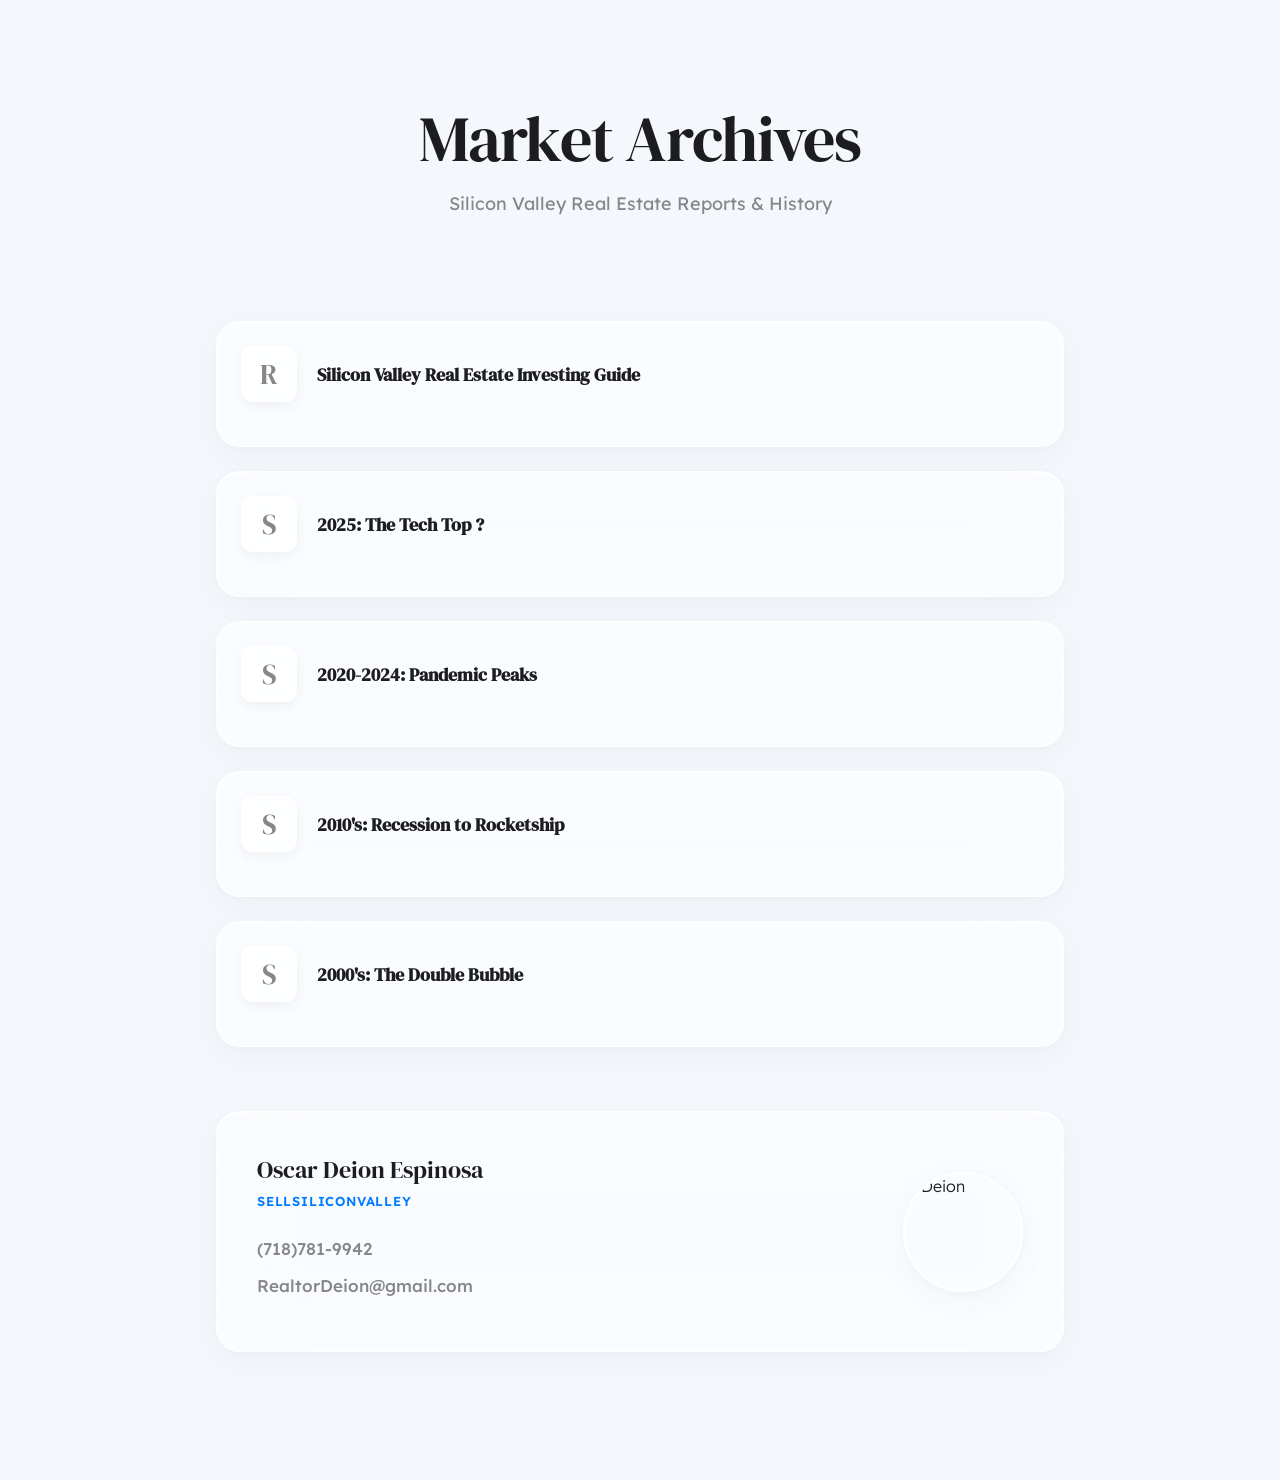
==== index.html @ 127eb27f "Refactor header and remove unused styles Removed hub-specific layout styles and added hub-hero class" ====
<!DOCTYPE html>
<html lang="en">
<head>
  <meta charset="UTF-8">
  <meta name="viewport" content="width=device-width, initial-scale=1.0">
  <title>Silicon Valley Real Estate Archives</title>
  
  <link rel="preconnect" href="https://fonts.googleapis.com">
  <link rel="preconnect" href="https://fonts.gstatic.com" crossorigin>
  <link rel="dns-prefetch" href="https://fonts.googleapis.com">
  <link rel="preload" href="style.css" as="style">
  <link rel="preload" href="https://fonts.googleapis.com/css2?family=Material+Symbols+Rounded:opsz,wght,FILL,GRAD@24,400,0,0" as="style">
  <link rel="stylesheet" href="https://fonts.googleapis.com/css2?family=Material+Symbols+Rounded:opsz,wght,FILL,GRAD@24,400,0,0" />
  <link rel="stylesheet" href="style.css">
</head>
<body>

  <div id="market-report-main">
    <div class="report-container">
      
      <!-- HERO SECTION -->
      <header class="hero hub-hero">
          <h1>Market Archives</h1>
          <p>Silicon Valley Real Estate Reports & History</p>
      </header>

      <!-- ARTICLE DIRECTORY -->
      <div class="archive-grid">
          
          <!-- Report 1 -->
          <a href="investing.html" class="glass article-card">
              <div class="article-header">
                  <div class="glass-inner article-avatar">R</div>
                  <div class="article-meta">
                      <h3 class="article-title">Silicon Valley Real Estate Investing Guide</h3>
                  </div>
              </div>
          </a>
          
          <!-- Report 2 -->
          <a href="2025.html" class="glass article-card">
              <div class="article-header">
                  <div class="glass-inner article-avatar">S</div>
                  <div class="article-meta">
                      <h3 class="article-title">2025: The Tech Top ?</h3>
                  </div>
              </div>
          </a>
          
          <!-- Report 3 -->
          <a href="2020-2024.html" class="glass article-card">
              <div class="article-header">
                  <div class="glass-inner article-avatar">S</div>
                  <div class="article-meta">
                      <h3 class="article-title">2020-2024: Pandemic Peaks</h3>
                  </div>
              </div>
          </a>

          <!-- Report 4 -->
          <a href="2010s.html" class="glass article-card">
              <div class="article-header">
                  <div class="glass-inner article-avatar">S</div>
                  <div class="article-meta">
                      <h3 class="article-title">2010's: Recession to Rocketship</h3>
                  </div>
              </div>
          </a>

          <!-- Report 5 -->
          <a href="2000s.html" class="glass article-card">
              <div class="article-header">
                  <div class="glass-inner article-avatar">S</div>
                  <div class="article-meta">
                      <h3 class="article-title">2000's: The Double Bubble</h3>
                  </div>
              </div>
          </a>
      </div>
      
      <!-- CONTACT SECTION -->
      <div id="contact" class="glass sig-block">
          <div class="sig-info">
              <h3>Oscar Deion Espinosa</h3>
              <div class="sig-role">SellSiliconValley</div>
              <div class="sig-links">
                  <a href="tel:iPhone">(718)781-9942</a>
                  <a href="mailto:Realtordeion@gmail.com">RealtorDeion@gmail.com</a>
              </div>
          </div>
          <img src="https://i.imgur.com/PQ1MQKl.png" class="sig-img" alt="Deion" width="120" height="120">
      </div>

    </div>
  </div> 

  <!-- INSTANT.PAGE Hover Prefetching (Makes the links load instantly when tapped) -->
  <script src="//instant.page/5.2.0" type="module" crossorigin="anonymous"></script>
</body>
</html>
---- style.css ----
@import url('https://fonts.googleapis.com/css2?family=DM+Serif+Display&family=Lexend:wght@300;400;500;600;700&display=swap');

/* ============================================================== */
/* --- HIG LIQUID GLASS ENGINE (Unified Variables) --- */
/* ============================================================== */

:root {
  /* Official Apple System Colors (Semantic) */
  --c-houses:    #FF3B30; 
  --c-condos:    #007AFF; 
  --c-townhomes: #34C759; 
  --c-volume:    #FFCC00; 
  --c-purple:    #AF52DE; 

  /* Official Apple System Colors (Base) */
  --a-blue:   #007AFF;      
  --a-purple: #AF52DE;    
  --a-teal:   #30B0C7;      
  --a-green:  #34C759;
  --a-red:    #FF3B30;

  /* Global Defaults */
  --page-bg: #F4F7FB; 
  --text-main: #1D1D1F; 
  --text-sub: #86868B;  
  
  /* Status Colors */
  --status-pos: #34C759; 
  --status-neg: #FF3B30; 
  
  /* Apple-Style Glass Properties */
  --blur-amt: blur(40px) saturate(200%); 
  --line-color: rgba(0, 0, 0, 0.08);
  --segmented-bg: rgba(118, 118, 128, 0.12); 

  /* Layer 1: BASE GLASS (Cards, Containers) */
  --glass-panel: rgba(255, 255, 255, 0.6);
  --glass-border: rgba(255, 255, 255, 0.8);
  --glass-highlight: inset 0 1px 1px rgba(255, 255, 255, 1);
  --glass-shadow: 0 8px 32px rgba(0, 0, 0, 0.04), 0 2px 8px rgba(0,0,0,0.02);

  /* Layer 2: INNER GLASS (Pills, Toggles, Overlays) */
  --glass-inner: rgba(255, 255, 255, 0.7);
  --glass-inner-border: rgba(255, 255, 255, 1);
  --glass-inner-highlight: inset 0 1px 2px rgba(255, 255, 255, 1);
  --glass-inner-shadow: 0 4px 12px rgba(0, 0, 0, 0.05);

  /* Dock / UI Specific */
  --glass-nav: rgba(255, 255, 255, 0.45);
  --glass-nav-border: rgba(255, 255, 255, 0.6);
  --primary-accent: var(--text-main);
  --secondary-accent: var(--a-blue); 
  --accent-text: #FFFFFF;
}

/* --- DARK MODE OVERRIDES (HIG Dark) --- */
body.dark-mode {
  --page-bg: #000000; 
  --text-main: #F5F5F7;
  --text-sub: #A1A1A6; 
  --line-color: rgba(255, 255, 255, 0.15);
  --segmented-bg: rgba(118, 118, 128, 0.24); 
  
  /* Semantic (Dark) */
  --c-houses:    #FF453A; 
  --c-condos:    #0A84FF; 
  --c-townhomes: #32D74B; 
  --c-volume:    #FFD60A; 
  --c-purple:    #BF5AF2; 
  
  --status-pos: #32D74B; 
  --status-neg: #FF453A; 

  /* Layer 1 (Dark) */
  --glass-panel: rgba(30, 30, 32, 0.65); 
  --glass-border: rgba(255, 255, 255, 0.1);
  --glass-highlight: inset 0 1px 1px rgba(255, 255, 255, 0.15);
  --glass-shadow: 0 16px 40px rgba(0, 0, 0, 0.5); 
  
  /* Layer 2 (Dark) */
  --glass-inner: rgba(50, 50, 55, 0.6);
  --glass-inner-border: rgba(255, 255, 255, 0.15);
  --glass-inner-highlight: inset 0 1px 1px rgba(255, 255, 255, 0.2);
  --glass-inner-shadow: 0 8px 24px rgba(0, 0, 0, 0.8);

  /* Dock (Dark) */
  --glass-nav: rgba(28, 28, 30, 0.45);
}

/* ============================================================== */
/* --- GLOBAL RESETS & TYPOGRAPHY --- */
/* ============================================================== */

html { scroll-behavior: smooth; }
* { box-sizing: border-box; margin: 0; padding: 0; }

body {
  font-family: 'Lexend', -apple-system, BlinkMacSystemFont, "SF Pro Display", "Segoe UI", Roboto, sans-serif;
  background-color: var(--page-bg) !important;
  color: var(--text-main);
  line-height: 1.5;
  font-size: 1rem;
  font-weight: 300;
  transition: background-color 0.4s cubic-bezier(0.25, 1, 0.5, 1), color 0.4s ease;
  -webkit-font-smoothing: antialiased;
  -moz-osx-font-smoothing: grayscale;
  overflow-x: hidden;
  position: relative;
}

h1, h2, h3 { font-family: 'DM Serif Display', serif; font-weight: 400; margin-top: 0; }
h2 { font-family: 'Lexend', sans-serif; font-weight: 600; letter-spacing: -0.02em; }
strong, b { font-weight: 600; }

/* ============================================================== */
/* --- CONTAINERS & LAYOUTS --- */
/* ============================================================== */

.app-wrapper { width: 100%; max-width: 70rem; margin: 0 auto; padding: 2.5rem 1.25rem 4rem; }
.report-container { width: 100%; max-width: 56rem; margin: 0 auto; padding: 4rem 1.5rem 8rem; }

.flex-grid { display: flex; flex-wrap: wrap; gap: 1.25rem; margin-bottom: 3rem; align-items: stretch; }
.grid-cards { display: grid; grid-template-columns: repeat(auto-fit, minmax(280px, 1fr)); gap: 20px; margin-bottom: 40px; }
.stats-grid { display: grid; grid-template-columns: repeat(auto-fit, minmax(240px, 1fr)); gap: 20px; margin-bottom: 48px; }
.forecast-grid { display: grid; grid-template-columns: repeat(auto-fit, minmax(250px, 1fr)); gap: 20px; margin-bottom: 40px; }

/* ============================================================== */
/* --- LIQUID GLASS ENGINES --- */
/* ============================================================== */

.glass {
  background: var(--glass-panel);
  backdrop-filter: var(--blur-amt); -webkit-backdrop-filter: var(--blur-amt);
  border: 1px solid var(--glass-border);
  box-shadow: var(--glass-shadow), var(--glass-highlight);
  border-radius: 1.5rem; 
  transition: all 0.4s cubic-bezier(0.25, 1, 0.5, 1);
}

.glass-inner {
  background: var(--glass-inner);
  backdrop-filter: var(--blur-amt); -webkit-backdrop-filter: var(--blur-amt);
  border: 1px solid var(--glass-inner-border);
  box-shadow: var(--glass-inner-shadow), var(--glass-inner-highlight);
  border-radius: 1.25rem; 
}

/* ============================================================== */
/* --- HERO SECTION --- */
/* ============================================================== */

.hero { text-align: center; margin-bottom: 4rem; padding: 2.5rem 0; position: relative; display: flex; flex-direction: column; align-items: center; }
.subtitle { font-family: 'Lexend', sans-serif; font-size: 0.875rem; font-weight: 700; text-transform: uppercase; letter-spacing: 1px; color: var(--text-sub); margin-bottom: 0.5rem; }
.hero h1 { font-size: clamp(2rem, 6vw, 4rem); color: var(--text-main); margin: 0 0 1rem; letter-spacing: -0.02em; line-height: 1.1; }
.hero p { font-size: 1.125rem; font-weight: 400; color: var(--text-sub); max-width: 600px; margin: 0 auto; }

/* ============================================================== */
/* --- CARDS & STAT BOXES --- */
/* ============================================================== */

.stat-box, .card-small {
  flex: 1 1 calc(33.333% - 1.25rem); min-width: 240px; 
  padding: 1.75rem; display: flex; flex-direction: column; justify-content: space-between;
  text-align: left;
}
.stat-box { text-align: center; }

.stat-label, .card-label { font-size: 0.75rem; font-weight: 600; text-transform: uppercase; letter-spacing: 0.05rem; color: var(--text-sub); margin-bottom: 0.5rem; }
.card-label { color: var(--text-main); }
.stat-val { font-size: 2.5rem; font-weight: 300; letter-spacing: -0.05rem; color: var(--text-main); line-height: 1; margin: 0.5rem 0; }

.stat-delta { 
  font-size: 0.8125rem; font-weight: 600; margin-top: 0.75rem; display: inline-flex; align-items: center; justify-content: center; gap: 0.25rem; padding: 0.375rem 1rem; border-radius: 999px;
}
.pos { color: var(--status-pos); background: color-mix(in srgb, var(--status-pos) 15%, transparent); border: 1px solid color-mix(in srgb, var(--status-pos) 30%, transparent); }
.neg { color: var(--status-neg); background: color-mix(in srgb, var(--status-neg) 15%, transparent); border: 1px solid color-mix(in srgb, var(--status-neg) 30%, transparent); }

.card-small h3 { font-family: 'Lexend', sans-serif; font-size: 1.25rem; font-weight: 600; margin: 0.5rem 0 0.75rem; line-height: 1.2; letter-spacing: -0.02em; }
.card-small p { font-size: 0.9375rem; color: var(--text-sub); margin: 0; line-height: 1.5; }

/* ============================================================== */
/* --- REPORT COMPONENTS & CHARTS --- */
/* ============================================================== */

.chart-section { padding: 2.5rem; margin-bottom: 2rem; }
.chart-section h2, .section-title { font-size: 1.75rem; margin: 0 0 0.5rem; }
.section-title { margin-left: 0.75rem; margin-bottom: 1.5rem; }
.chart-desc { color: var(--text-sub); margin-bottom: 1.5rem; font-size: 1rem; max-width: 90%; }
.chart-canvas { width: 100%; height: 22.5rem; }

/* ============================================================== */
/* --- LEGEND & FILTER PILLS (Liquid Glass Composites) --- */
/* ============================================================== */

.legend-row, .filter-row { 
  display: flex; gap: 0.75rem; margin-bottom: 1.5rem; flex-wrap: wrap; justify-content: center; 
}

.legend-pill, .filter-pill { 
  display: flex; align-items: center; gap: 0.375rem; 
  font-size: 0.8125rem; font-weight: 500; 
  padding: 0.5rem 1rem; border-radius: 999px; 
  color: var(--text-main); 
}
.filter-pill { cursor: pointer; transition: all 0.3s cubic-bezier(0.25, 1, 0.5, 1); }
.pill-price { font-weight: 700; opacity: 0.8; margin-left: 0.125rem; }

/* Icons & Dots */
.pill-icon { font-size: 1.125rem !important; }
.icon-red    { color: var(--c-houses); }
.icon-blue   { color: var(--c-condos); }
.icon-green  { color: var(--c-townhomes); }
.icon-yellow { color: var(--c-volume); }

.dot { width: 10px; height: 10px; border-radius: 50%; }
.dot.blue { background: var(--a-blue); }
.dot.purple { background: var(--a-purple); }
.dot.teal { background: var(--a-teal); }

/* Tinted Backgrounds for Pills */
.filter-pill.house-pill, .legend-pill.house-pill { 
  background: color-mix(in srgb, var(--c-houses) 15%, var(--glass-inner)) !important; 
  border-color: color-mix(in srgb, var(--c-houses) 40%, transparent) !important; 
}
.filter-pill.condo-pill, .legend-pill.condo-pill { 
  background: color-mix(in srgb, var(--c-condos) 15%, var(--glass-inner)) !important; 
  border-color: color-mix(in srgb, var(--c-condos) 40%, transparent) !important; 
}
.filter-pill.town-pill, .legend-pill.town-pill  { 
  background: color-mix(in srgb, var(--c-townhomes) 15%, var(--glass-inner)) !important; 
  border-color: color-mix(in srgb, var(--c-townhomes) 40%, transparent) !important; 
}
.filter-pill.all-pill, .legend-pill.volume-pill   { 
  background: color-mix(in srgb, var(--c-volume) 15%, var(--glass-inner)) !important; 
  border-color: color-mix(in srgb, var(--c-volume) 40%, transparent) !important; 
}

/* Active Filter States */
.filter-pill.active { transform: scale(1.05); box-shadow: 0 8px 16px rgba(0,0,0,0.1), var(--glass-inner-highlight); }
.filter-pill.house-pill.active { border-color: var(--c-houses) !important; }
.filter-pill.condo-pill.active { border-color: var(--c-condos) !important; }
.filter-pill.town-pill.active  { border-color: var(--c-townhomes) !important; }
.filter-pill.all-pill.active   { border-color: var(--c-volume) !important; }
.filter-pill.passive { opacity: 0.4; filter: grayscale(80%); transform: scale(0.95); box-shadow: none; }

/* ============================================================== */
/* --- INSIGHT BLOCKS (Icy Glass-on-Glass) --- */
/* ============================================================== */

.insight-block, .insight-box { 
  border-radius: 1.25rem; 
  padding: 1.5rem 2rem; 
  margin-top: 2rem; 
  position: relative;
  background: color-mix(in srgb, #B7CCEA 40%, transparent) !important;
  backdrop-filter: var(--blur-amt); -webkit-backdrop-filter: var(--blur-amt);
  border: 1px solid color-mix(in srgb, #5683BA 50%, transparent) !important;
  box-shadow: 0 4px 16px rgba(0, 0, 0, 0.04), inset 0 1px 2px rgba(255, 255, 255, 0.6) !important;
}

body.dark-mode .insight-block, body.dark-mode .insight-box {
  background: color-mix(in srgb, #B7CCEA 12%, transparent) !important;
  border: 1px solid color-mix(in srgb, #5683BA 40%, transparent) !important;
  box-shadow: 0 8px 24px rgba(0, 0, 0, 0.4), inset 0 1px 1px rgba(255, 255, 255, 0.15) !important;
}

.insight-block h3 { margin-bottom: 0.75rem; font-size: 1.25rem; color: var(--text-main); font-weight: 600; font-family: 'Lexend', sans-serif; letter-spacing: -0.02em; }
.insight-block p, .insight-box { font-size: 0.9375rem; color: var(--text-main); line-height: 1.6; margin: 0; }
.insight-box { border-left: 4px solid var(--a-blue); padding: 16px 20px; border-radius: 16px; margin-top: 0; }

/* ============================================================== */
/* --- NATIVE HIG SEGMENTED CONTROL (Strategy Toggles) --- */
/* ============================================================== */

.strategy-container { padding: 3rem 2.5rem; text-align: center; margin-bottom: 2.5rem; }
.ios-toggle { 
  display: inline-flex; background: var(--segmented-bg); padding: 0.25rem; 
  border-radius: 1rem !important; position: relative; margin-bottom: 2.5rem; z-index: 1;
}
.ios-toggle::before {
  content: ''; position: absolute; top: 0.25rem; bottom: 0.25rem; left: 0.25rem;
  width: calc(50% - 0.25rem); background: var(--glass-panel); backdrop-filter: var(--blur-amt); -webkit-backdrop-filter: var(--blur-amt);
  border: 1px solid var(--glass-border); box-shadow: var(--glass-inner-shadow), var(--glass-inner-highlight); border-radius: 0.75rem;
  transition: transform 0.4s cubic-bezier(0.25, 1, 0.5, 1); z-index: -1; 
}
.ios-toggle:has(.toggle-opt:nth-child(2).active)::before { transform: translateX(100%); }

.toggle-opt { 
  border: none; background: transparent; padding: 0.625rem 2.5rem; font-size: 0.9375rem; 
  font-weight: 500; color: var(--text-sub); border-radius: 0.75rem; cursor: pointer; 
  transition: color 0.3s ease; min-width: 8rem; 
}
.toggle-opt.active { color: var(--text-main); background: transparent; border: none; box-shadow: none; }
.strat-content { display: none; text-align: left; animation: fadeUp 0.4s cubic-bezier(0.25, 1, 0.5, 1) forwards; opacity: 0; }
.strat-content.active { display: block; }
@keyframes fadeUp { from { opacity: 0; transform: translateY(0.5rem); } to { opacity: 1; transform: translateY(0); } }

/* ============================================================== */
/* --- DISCLAIMER DROPDOWN (Purple Liquid Glass Pill) --- */
/* ============================================================== */

.disclaimer-container { display: flex; justify-content: center; margin-bottom: 2.5rem; }
details.disclaimer-dropdown {
  background: color-mix(in srgb, var(--c-purple) 15%, var(--glass-inner)) !important;
  border: 1px solid color-mix(in srgb, var(--c-purple) 40%, transparent) !important;
  box-shadow: 0 4px 16px rgba(0, 0, 0, 0.04), inset 0 1px 2px rgba(255, 255, 255, 0.6) !important;
  border-radius: 999px; width: 100%; transition: border-radius 0.3s cubic-bezier(0.25, 1, 0.5, 1);
}
body.dark-mode details.disclaimer-dropdown {
  box-shadow: 0 8px 24px rgba(0, 0, 0, 0.4), inset 0 1px 1px rgba(255, 255, 255, 0.15) !important;
}
details.disclaimer-dropdown[open] { border-radius: 1.25rem; }

details.disclaimer-dropdown summary {
  display: flex; align-items: center; justify-content: center; gap: 0.5rem; height: 3rem; padding: 0 1.5rem;
  font-size: 0.8125rem; font-weight: 600; color: var(--text-main); cursor: pointer; list-style: none; outline: none; user-select: none;
}
details.disclaimer-dropdown summary::-webkit-details-marker { display: none; }
.disclaimer-dropdown .pill-icon { color: var(--c-purple); font-size: 1.125rem !important; }
.disclaimer-dropdown .dropdown-icon { color: var(--text-sub); font-size: 1.125rem !important; transition: transform 0.4s cubic-bezier(0.25, 1, 0.5, 1); }
details.disclaimer-dropdown[open] .dropdown-icon { transform: rotate(180deg); }
details.disclaimer-dropdown[open] summary { border-bottom: 1px solid color-mix(in srgb, var(--c-purple) 20%, transparent); }
.disclaimer-content { padding: 1.25rem 1.5rem; font-size: 0.8125rem; color: var(--text-sub); line-height: 1.6; text-align: center; animation: fadeUp 0.4s cubic-bezier(0.25, 1, 0.5, 1) forwards; }

/* ============================================================== */
/* --- TIMELINE COMPONENTS --- */
/* ============================================================== */

.timeline-container { position: relative; padding: 1.5rem 0; }
.timeline-line { position: absolute; left: 30px; top: 40px; bottom: 40px; width: 2px; background: var(--line-color); z-index: 0; }
.timeline-node { position: relative; z-index: 1; display: flex; gap: 2rem; margin-bottom: 3rem; }
.timeline-node:last-child { margin-bottom: 0; }
.year-bubble { flex-shrink: 0; width: 60px; height: 60px; border-radius: 20px; background: var(--glass-panel); backdrop-filter: var(--blur-amt); -webkit-backdrop-filter: var(--blur-amt); border: 1px solid var(--glass-border); color: var(--text-main); font-weight: 700; font-size: 1rem; display: flex; align-items: center; justify-content: center; box-shadow: var(--glass-shadow); }
.node-content { padding-top: 14px; flex-grow: 1; }
.node-title { font-size: 1.375rem; font-weight: 600; margin-bottom: 0.5rem; color: var(--text-main); letter-spacing: -0.5px; }
.node-text { font-size: 1.0625rem; color: var(--text-sub); margin-bottom: 1rem; line-height: 1.6; }

/* ============================================================== */
/* --- ARCHIVE DIRECTORY (Hub Cards) --- */
/* ============================================================== */

.archive-grid { display: flex; flex-direction: column; gap: 1.5rem; margin-bottom: 4rem; }
.article-card { display: flex; flex-direction: column; padding: 1.5rem; text-decoration: none; color: inherit; cursor: pointer; }
.article-header { display: flex; align-items: center; gap: 1.25rem; margin-bottom: 1.25rem; }
.article-avatar { width: 3.5rem; height: 3.5rem; display: flex; align-items: center; justify-content: center; font-family: 'DM Serif Display', serif; font-size: 1.75rem; color: var(--text-sub); border-radius: 0.75rem; }
.article-meta { display: flex; flex-direction: column; gap: 0.25rem; }
.article-title { font-size: 1.125rem; font-weight: 600; line-height: 1.3; color: var(--text-main); margin: 0; }
.article-date { font-size: 0.8125rem; color: var(--text-sub); font-weight: 500; }
.tag-row { display: flex; flex-wrap: wrap; gap: 0.5rem; margin-left: 4.75rem; }
.tag-pill { font-size: 0.75rem; font-weight: 500; padding: 0.25rem 0.75rem; border-radius: 999px; color: var(--text-sub); background: var(--segmented-bg); border: 1px solid var(--line-color); }

/* ============================================================== */
/* --- FOOTER / SIGNATURE --- */
/* ============================================================== */

.sig-block { padding: 2.5rem; display: flex; align-items: center; gap: 2rem; justify-content: space-between; margin-top: 4rem; }
.sig-info h3 { margin-bottom: 0.25rem; font-size: 1.5rem; }
.sig-role { color: var(--a-blue); font-size: 0.8125rem; font-weight: 600; text-transform: uppercase; letter-spacing: 0.05rem; margin-bottom: 1.5rem; }
.sig-links a { display: block; color: var(--text-sub); text-decoration: none; margin-bottom: 0.75rem; font-size: 1.0625rem; font-weight: 500; transition: color 0.2s; }
.sig-img { width: 7.5rem; height: 7.5rem; border-radius: 50%; object-fit: cover; box-shadow: var(--glass-shadow); border: 2px solid var(--glass-border); }

/* ============================================================== */
/* --- HOVER STATES --- */
/* ============================================================== */

@media (hover: hover) and (pointer: fine) {
  .stat-box:hover, .card-small:hover, .glass:not(.sig-block):not(.chart-section):not(.strategy-container):not(.article-card):hover { 
    transform: translateY(-0.125rem); 
    box-shadow: 0 16px 40px rgba(0,0,0,0.06), var(--glass-highlight); 
  }
  .article-card:hover {
    transform: translateY(-0.125rem);
    background: var(--glass-inner);
    box-shadow: 0 12px 32px rgba(0,0,0,0.06), var(--glass-highlight);
  }
  body.dark-mode .stat-box:hover, body.dark-mode .card-small:hover, body.dark-mode .glass:not(.sig-block):hover { 
    box-shadow: 0 20px 48px rgba(0,0,0, 0.7), var(--glass-highlight); 
  }
  .sig-links a:hover { color: var(--a-blue); }
  .dock-btn:not(.active):hover { color: var(--text-main); background: var(--toggle-bg); }
}

/* ============================================================== */
/* --- MOBILE RESPONSIVENESS --- */
/* ============================================================== */

@media (max-width: 48rem) {
  .app-wrapper { padding: 2.5rem 1rem; }
  .report-container { padding: 2.5rem 1rem 6rem; }
  .chart-section, .sig-block, .strategy-container { padding: 1.5rem; }
  .sig-block { flex-direction: column-reverse; text-align: center; gap: 1.5rem; }
  .timeline-container { padding-left: 0.75rem; }
  .timeline-line { left: 42px; }
  .year-bubble { width: 50px; height: 50px; font-size: 0.875rem; }
  .theme-toggle { right: 1rem; }
  .article-header { align-items: flex-start; }
  .tag-row { margin-left: 0; margin-top: 1rem; }
}
---- style.css ----
@import url('https://fonts.googleapis.com/css2?family=DM+Serif+Display&family=Lexend:wght@300;400;500;600;700&display=swap');

/* ============================================================== */
/* --- HIG LIQUID GLASS ENGINE (Unified Variables) --- */
/* ============================================================== */

:root {
  /* Official Apple System Colors (Semantic) */
  --c-houses:    #FF3B30; 
  --c-condos:    #007AFF; 
  --c-townhomes: #34C759; 
  --c-volume:    #FFCC00; 
  --c-purple:    #AF52DE; 

  /* Official Apple System Colors (Base) */
  --a-blue:   #007AFF;      
  --a-purple: #AF52DE;    
  --a-teal:   #30B0C7;      
  --a-green:  #34C759;
  --a-red:    #FF3B30;

  /* Global Defaults */
  --page-bg: #F4F7FB; 
  --text-main: #1D1D1F; 
  --text-sub: #86868B;  
  
  /* Status Colors */
  --status-pos: #34C759; 
  --status-neg: #FF3B30; 
  
  /* Apple-Style Glass Properties */
  --blur-amt: blur(40px) saturate(200%); 
  --line-color: rgba(0, 0, 0, 0.08);
  --segmented-bg: rgba(118, 118, 128, 0.12); 

  /* Layer 1: BASE GLASS (Cards, Containers) */
  --glass-panel: rgba(255, 255, 255, 0.6);
  --glass-border: rgba(255, 255, 255, 0.8);
  --glass-highlight: inset 0 1px 1px rgba(255, 255, 255, 1);
  --glass-shadow: 0 8px 32px rgba(0, 0, 0, 0.04), 0 2px 8px rgba(0,0,0,0.02);

  /* Layer 2: INNER GLASS (Pills, Toggles, Overlays) */
  --glass-inner: rgba(255, 255, 255, 0.7);
  --glass-inner-border: rgba(255, 255, 255, 1);
  --glass-inner-highlight: inset 0 1px 2px rgba(255, 255, 255, 1);
  --glass-inner-shadow: 0 4px 12px rgba(0, 0, 0, 0.05);

  /* Dock / UI Specific */
  --glass-nav: rgba(255, 255, 255, 0.45);
  --glass-nav-border: rgba(255, 255, 255, 0.6);
  --primary-accent: var(--text-main);
  --secondary-accent: var(--a-blue); 
  --accent-text: #FFFFFF;
}

/* --- DARK MODE OVERRIDES (HIG Dark) --- */
body.dark-mode {
  --page-bg: #000000; 
  --text-main: #F5F5F7;
  --text-sub: #A1A1A6; 
  --line-color: rgba(255, 255, 255, 0.15);
  --segmented-bg: rgba(118, 118, 128, 0.24); 
  
  /* Semantic (Dark) */
  --c-houses:    #FF453A; 
  --c-condos:    #0A84FF; 
  --c-townhomes: #32D74B; 
  --c-volume:    #FFD60A; 
  --c-purple:    #BF5AF2; 
  
  --status-pos: #32D74B; 
  --status-neg: #FF453A; 

  /* Layer 1 (Dark) */
  --glass-panel: rgba(30, 30, 32, 0.65); 
  --glass-border: rgba(255, 255, 255, 0.1);
  --glass-highlight: inset 0 1px 1px rgba(255, 255, 255, 0.15);
  --glass-shadow: 0 16px 40px rgba(0, 0, 0, 0.5); 
  
  /* Layer 2 (Dark) */
  --glass-inner: rgba(50, 50, 55, 0.6);
  --glass-inner-border: rgba(255, 255, 255, 0.15);
  --glass-inner-highlight: inset 0 1px 1px rgba(255, 255, 255, 0.2);
  --glass-inner-shadow: 0 8px 24px rgba(0, 0, 0, 0.8);

  /* Dock (Dark) */
  --glass-nav: rgba(28, 28, 30, 0.45);
}

/* ============================================================== */
/* --- GLOBAL RESETS & TYPOGRAPHY --- */
/* ============================================================== */

html { scroll-behavior: smooth; }
* { box-sizing: border-box; margin: 0; padding: 0; }

body {
  font-family: 'Lexend', -apple-system, BlinkMacSystemFont, "SF Pro Display", "Segoe UI", Roboto, sans-serif;
  background-color: var(--page-bg) !important;
  color: var(--text-main);
  line-height: 1.5;
  font-size: 1rem;
  font-weight: 300;
  transition: background-color 0.4s cubic-bezier(0.25, 1, 0.5, 1), color 0.4s ease;
  -webkit-font-smoothing: antialiased;
  -moz-osx-font-smoothing: grayscale;
  overflow-x: hidden;
  position: relative;
}

h1, h2, h3 { font-family: 'DM Serif Display', serif; font-weight: 400; margin-top: 0; }
h2 { font-family: 'Lexend', sans-serif; font-weight: 600; letter-spacing: -0.02em; }
strong, b { font-weight: 600; }

/* ============================================================== */
/* --- CONTAINERS & LAYOUTS --- */
/* ============================================================== */

.app-wrapper { width: 100%; max-width: 70rem; margin: 0 auto; padding: 2.5rem 1.25rem 4rem; }
.report-container { width: 100%; max-width: 56rem; margin: 0 auto; padding: 4rem 1.5rem 8rem; }

.flex-grid { display: flex; flex-wrap: wrap; gap: 1.25rem; margin-bottom: 3rem; align-items: stretch; }
.grid-cards { display: grid; grid-template-columns: repeat(auto-fit, minmax(280px, 1fr)); gap: 20px; margin-bottom: 40px; }
.stats-grid { display: grid; grid-template-columns: repeat(auto-fit, minmax(240px, 1fr)); gap: 20px; margin-bottom: 48px; }
.forecast-grid { display: grid; grid-template-columns: repeat(auto-fit, minmax(250px, 1fr)); gap: 20px; margin-bottom: 40px; }

/* ============================================================== */
/* --- LIQUID GLASS ENGINES --- */
/* ============================================================== */

.glass {
  background: var(--glass-panel);
  backdrop-filter: var(--blur-amt); -webkit-backdrop-filter: var(--blur-amt);
  border: 1px solid var(--glass-border);
  box-shadow: var(--glass-shadow), var(--glass-highlight);
  border-radius: 1.5rem; 
  transition: all 0.4s cubic-bezier(0.25, 1, 0.5, 1);
}

.glass-inner {
  background: var(--glass-inner);
  backdrop-filter: var(--blur-amt); -webkit-backdrop-filter: var(--blur-amt);
  border: 1px solid var(--glass-inner-border);
  box-shadow: var(--glass-inner-shadow), var(--glass-inner-highlight);
  border-radius: 1.25rem; 
}

/* ============================================================== */
/* --- HERO SECTION --- */
/* ============================================================== */

.hero { text-align: center; margin-bottom: 4rem; padding: 2.5rem 0; position: relative; display: flex; flex-direction: column; align-items: center; }
.subtitle { font-family: 'Lexend', sans-serif; font-size: 0.875rem; font-weight: 700; text-transform: uppercase; letter-spacing: 1px; color: var(--text-sub); margin-bottom: 0.5rem; }
.hero h1 { font-size: clamp(2rem, 6vw, 4rem); color: var(--text-main); margin: 0 0 1rem; letter-spacing: -0.02em; line-height: 1.1; }
.hero p { font-size: 1.125rem; font-weight: 400; color: var(--text-sub); max-width: 600px; margin: 0 auto; }

/* ============================================================== */
/* --- CARDS & STAT BOXES --- */
/* ============================================================== */

.stat-box, .card-small {
  flex: 1 1 calc(33.333% - 1.25rem); min-width: 240px; 
  padding: 1.75rem; display: flex; flex-direction: column; justify-content: space-between;
  text-align: left;
}
.stat-box { text-align: center; }

.stat-label, .card-label { font-size: 0.75rem; font-weight: 600; text-transform: uppercase; letter-spacing: 0.05rem; color: var(--text-sub); margin-bottom: 0.5rem; }
.card-label { color: var(--text-main); }
.stat-val { font-size: 2.5rem; font-weight: 300; letter-spacing: -0.05rem; color: var(--text-main); line-height: 1; margin: 0.5rem 0; }

.stat-delta { 
  font-size: 0.8125rem; font-weight: 600; margin-top: 0.75rem; display: inline-flex; align-items: center; justify-content: center; gap: 0.25rem; padding: 0.375rem 1rem; border-radius: 999px;
}
.pos { color: var(--status-pos); background: color-mix(in srgb, var(--status-pos) 15%, transparent); border: 1px solid color-mix(in srgb, var(--status-pos) 30%, transparent); }
.neg { color: var(--status-neg); background: color-mix(in srgb, var(--status-neg) 15%, transparent); border: 1px solid color-mix(in srgb, var(--status-neg) 30%, transparent); }

.card-small h3 { font-family: 'Lexend', sans-serif; font-size: 1.25rem; font-weight: 600; margin: 0.5rem 0 0.75rem; line-height: 1.2; letter-spacing: -0.02em; }
.card-small p { font-size: 0.9375rem; color: var(--text-sub); margin: 0; line-height: 1.5; }

/* ============================================================== */
/* --- REPORT COMPONENTS & CHARTS --- */
/* ============================================================== */

.chart-section { padding: 2.5rem; margin-bottom: 2rem; }
.chart-section h2, .section-title { font-size: 1.75rem; margin: 0 0 0.5rem; }
.section-title { margin-left: 0.75rem; margin-bottom: 1.5rem; }
.chart-desc { color: var(--text-sub); margin-bottom: 1.5rem; font-size: 1rem; max-width: 90%; }
.chart-canvas { width: 100%; height: 22.5rem; }

/* ============================================================== */
/* --- LEGEND & FILTER PILLS (Liquid Glass Composites) --- */
/* ============================================================== */

.legend-row, .filter-row { 
  display: flex; gap: 0.75rem; margin-bottom: 1.5rem; flex-wrap: wrap; justify-content: center; 
}

.legend-pill, .filter-pill { 
  display: flex; align-items: center; gap: 0.375rem; 
  font-size: 0.8125rem; font-weight: 500; 
  padding: 0.5rem 1rem; border-radius: 999px; 
  color: var(--text-main); 
}
.filter-pill { cursor: pointer; transition: all 0.3s cubic-bezier(0.25, 1, 0.5, 1); }
.pill-price { font-weight: 700; opacity: 0.8; margin-left: 0.125rem; }

/* Icons & Dots */
.pill-icon { font-size: 1.125rem !important; }
.icon-red    { color: var(--c-houses); }
.icon-blue   { color: var(--c-condos); }
.icon-green  { color: var(--c-townhomes); }
.icon-yellow { color: var(--c-volume); }

.dot { width: 10px; height: 10px; border-radius: 50%; }
.dot.blue { background: var(--a-blue); }
.dot.purple { background: var(--a-purple); }
.dot.teal { background: var(--a-teal); }

/* Tinted Backgrounds for Pills */
.filter-pill.house-pill, .legend-pill.house-pill { 
  background: color-mix(in srgb, var(--c-houses) 15%, var(--glass-inner)) !important; 
  border-color: color-mix(in srgb, var(--c-houses) 40%, transparent) !important; 
}
.filter-pill.condo-pill, .legend-pill.condo-pill { 
  background: color-mix(in srgb, var(--c-condos) 15%, var(--glass-inner)) !important; 
  border-color: color-mix(in srgb, var(--c-condos) 40%, transparent) !important; 
}
.filter-pill.town-pill, .legend-pill.town-pill  { 
  background: color-mix(in srgb, var(--c-townhomes) 15%, var(--glass-inner)) !important; 
  border-color: color-mix(in srgb, var(--c-townhomes) 40%, transparent) !important; 
}
.filter-pill.all-pill, .legend-pill.volume-pill   { 
  background: color-mix(in srgb, var(--c-volume) 15%, var(--glass-inner)) !important; 
  border-color: color-mix(in srgb, var(--c-volume) 40%, transparent) !important; 
}

/* Active Filter States */
.filter-pill.active { transform: scale(1.05); box-shadow: 0 8px 16px rgba(0,0,0,0.1), var(--glass-inner-highlight); }
.filter-pill.house-pill.active { border-color: var(--c-houses) !important; }
.filter-pill.condo-pill.active { border-color: var(--c-condos) !important; }
.filter-pill.town-pill.active  { border-color: var(--c-townhomes) !important; }
.filter-pill.all-pill.active   { border-color: var(--c-volume) !important; }
.filter-pill.passive { opacity: 0.4; filter: grayscale(80%); transform: scale(0.95); box-shadow: none; }

/* ============================================================== */
/* --- INSIGHT BLOCKS (Icy Glass-on-Glass) --- */
/* ============================================================== */

.insight-block, .insight-box { 
  border-radius: 1.25rem; 
  padding: 1.5rem 2rem; 
  margin-top: 2rem; 
  position: relative;
  background: color-mix(in srgb, #B7CCEA 40%, transparent) !important;
  backdrop-filter: var(--blur-amt); -webkit-backdrop-filter: var(--blur-amt);
  border: 1px solid color-mix(in srgb, #5683BA 50%, transparent) !important;
  box-shadow: 0 4px 16px rgba(0, 0, 0, 0.04), inset 0 1px 2px rgba(255, 255, 255, 0.6) !important;
}

body.dark-mode .insight-block, body.dark-mode .insight-box {
  background: color-mix(in srgb, #B7CCEA 12%, transparent) !important;
  border: 1px solid color-mix(in srgb, #5683BA 40%, transparent) !important;
  box-shadow: 0 8px 24px rgba(0, 0, 0, 0.4), inset 0 1px 1px rgba(255, 255, 255, 0.15) !important;
}

.insight-block h3 { margin-bottom: 0.75rem; font-size: 1.25rem; color: var(--text-main); font-weight: 600; font-family: 'Lexend', sans-serif; letter-spacing: -0.02em; }
.insight-block p, .insight-box { font-size: 0.9375rem; color: var(--text-main); line-height: 1.6; margin: 0; }
.insight-box { border-left: 4px solid var(--a-blue); padding: 16px 20px; border-radius: 16px; margin-top: 0; }

/* ============================================================== */
/* --- NATIVE HIG SEGMENTED CONTROL (Strategy Toggles) --- */
/* ============================================================== */

.strategy-container { padding: 3rem 2.5rem; text-align: center; margin-bottom: 2.5rem; }
.ios-toggle { 
  display: inline-flex; background: var(--segmented-bg); padding: 0.25rem; 
  border-radius: 1rem !important; position: relative; margin-bottom: 2.5rem; z-index: 1;
}
.ios-toggle::before {
  content: ''; position: absolute; top: 0.25rem; bottom: 0.25rem; left: 0.25rem;
  width: calc(50% - 0.25rem); background: var(--glass-panel); backdrop-filter: var(--blur-amt); -webkit-backdrop-filter: var(--blur-amt);
  border: 1px solid var(--glass-border); box-shadow: var(--glass-inner-shadow), var(--glass-inner-highlight); border-radius: 0.75rem;
  transition: transform 0.4s cubic-bezier(0.25, 1, 0.5, 1); z-index: -1; 
}
.ios-toggle:has(.toggle-opt:nth-child(2).active)::before { transform: translateX(100%); }

.toggle-opt { 
  border: none; background: transparent; padding: 0.625rem 2.5rem; font-size: 0.9375rem; 
  font-weight: 500; color: var(--text-sub); border-radius: 0.75rem; cursor: pointer; 
  transition: color 0.3s ease; min-width: 8rem; 
}
.toggle-opt.active { color: var(--text-main); background: transparent; border: none; box-shadow: none; }
.strat-content { display: none; text-align: left; animation: fadeUp 0.4s cubic-bezier(0.25, 1, 0.5, 1) forwards; opacity: 0; }
.strat-content.active { display: block; }
@keyframes fadeUp { from { opacity: 0; transform: translateY(0.5rem); } to { opacity: 1; transform: translateY(0); } }

/* ============================================================== */
/* --- DISCLAIMER DROPDOWN (Purple Liquid Glass Pill) --- */
/* ============================================================== */

.disclaimer-container { display: flex; justify-content: center; margin-bottom: 2.5rem; }
details.disclaimer-dropdown {
  background: color-mix(in srgb, var(--c-purple) 15%, var(--glass-inner)) !important;
  border: 1px solid color-mix(in srgb, var(--c-purple) 40%, transparent) !important;
  box-shadow: 0 4px 16px rgba(0, 0, 0, 0.04), inset 0 1px 2px rgba(255, 255, 255, 0.6) !important;
  border-radius: 999px; width: 100%; transition: border-radius 0.3s cubic-bezier(0.25, 1, 0.5, 1);
}
body.dark-mode details.disclaimer-dropdown {
  box-shadow: 0 8px 24px rgba(0, 0, 0, 0.4), inset 0 1px 1px rgba(255, 255, 255, 0.15) !important;
}
details.disclaimer-dropdown[open] { border-radius: 1.25rem; }

details.disclaimer-dropdown summary {
  display: flex; align-items: center; justify-content: center; gap: 0.5rem; height: 3rem; padding: 0 1.5rem;
  font-size: 0.8125rem; font-weight: 600; color: var(--text-main); cursor: pointer; list-style: none; outline: none; user-select: none;
}
details.disclaimer-dropdown summary::-webkit-details-marker { display: none; }
.disclaimer-dropdown .pill-icon { color: var(--c-purple); font-size: 1.125rem !important; }
.disclaimer-dropdown .dropdown-icon { color: var(--text-sub); font-size: 1.125rem !important; transition: transform 0.4s cubic-bezier(0.25, 1, 0.5, 1); }
details.disclaimer-dropdown[open] .dropdown-icon { transform: rotate(180deg); }
details.disclaimer-dropdown[open] summary { border-bottom: 1px solid color-mix(in srgb, var(--c-purple) 20%, transparent); }
.disclaimer-content { padding: 1.25rem 1.5rem; font-size: 0.8125rem; color: var(--text-sub); line-height: 1.6; text-align: center; animation: fadeUp 0.4s cubic-bezier(0.25, 1, 0.5, 1) forwards; }

/* ============================================================== */
/* --- TIMELINE COMPONENTS --- */
/* ============================================================== */

.timeline-container { position: relative; padding: 1.5rem 0; }
.timeline-line { position: absolute; left: 30px; top: 40px; bottom: 40px; width: 2px; background: var(--line-color); z-index: 0; }
.timeline-node { position: relative; z-index: 1; display: flex; gap: 2rem; margin-bottom: 3rem; }
.timeline-node:last-child { margin-bottom: 0; }
.year-bubble { flex-shrink: 0; width: 60px; height: 60px; border-radius: 20px; background: var(--glass-panel); backdrop-filter: var(--blur-amt); -webkit-backdrop-filter: var(--blur-amt); border: 1px solid var(--glass-border); color: var(--text-main); font-weight: 700; font-size: 1rem; display: flex; align-items: center; justify-content: center; box-shadow: var(--glass-shadow); }
.node-content { padding-top: 14px; flex-grow: 1; }
.node-title { font-size: 1.375rem; font-weight: 600; margin-bottom: 0.5rem; color: var(--text-main); letter-spacing: -0.5px; }
.node-text { font-size: 1.0625rem; color: var(--text-sub); margin-bottom: 1rem; line-height: 1.6; }

/* ============================================================== */
/* --- ARCHIVE DIRECTORY (Hub Cards) --- */
/* ============================================================== */

.archive-grid { display: flex; flex-direction: column; gap: 1.5rem; margin-bottom: 4rem; }
.article-card { display: flex; flex-direction: column; padding: 1.5rem; text-decoration: none; color: inherit; cursor: pointer; }
.article-header { display: flex; align-items: center; gap: 1.25rem; margin-bottom: 1.25rem; }
.article-avatar { width: 3.5rem; height: 3.5rem; display: flex; align-items: center; justify-content: center; font-family: 'DM Serif Display', serif; font-size: 1.75rem; color: var(--text-sub); border-radius: 0.75rem; }
.article-meta { display: flex; flex-direction: column; gap: 0.25rem; }
.article-title { font-size: 1.125rem; font-weight: 600; line-height: 1.3; color: var(--text-main); margin: 0; }
.article-date { font-size: 0.8125rem; color: var(--text-sub); font-weight: 500; }
.tag-row { display: flex; flex-wrap: wrap; gap: 0.5rem; margin-left: 4.75rem; }
.tag-pill { font-size: 0.75rem; font-weight: 500; padding: 0.25rem 0.75rem; border-radius: 999px; color: var(--text-sub); background: var(--segmented-bg); border: 1px solid var(--line-color); }

/* ============================================================== */
/* --- FOOTER / SIGNATURE --- */
/* ============================================================== */

.sig-block { padding: 2.5rem; display: flex; align-items: center; gap: 2rem; justify-content: space-between; margin-top: 4rem; }
.sig-info h3 { margin-bottom: 0.25rem; font-size: 1.5rem; }
.sig-role { color: var(--a-blue); font-size: 0.8125rem; font-weight: 600; text-transform: uppercase; letter-spacing: 0.05rem; margin-bottom: 1.5rem; }
.sig-links a { display: block; color: var(--text-sub); text-decoration: none; margin-bottom: 0.75rem; font-size: 1.0625rem; font-weight: 500; transition: color 0.2s; }
.sig-img { width: 7.5rem; height: 7.5rem; border-radius: 50%; object-fit: cover; box-shadow: var(--glass-shadow); border: 2px solid var(--glass-border); }

/* ============================================================== */
/* --- HOVER STATES --- */
/* ============================================================== */

@media (hover: hover) and (pointer: fine) {
  .stat-box:hover, .card-small:hover, .glass:not(.sig-block):not(.chart-section):not(.strategy-container):not(.article-card):hover { 
    transform: translateY(-0.125rem); 
    box-shadow: 0 16px 40px rgba(0,0,0,0.06), var(--glass-highlight); 
  }
  .article-card:hover {
    transform: translateY(-0.125rem);
    background: var(--glass-inner);
    box-shadow: 0 12px 32px rgba(0,0,0,0.06), var(--glass-highlight);
  }
  body.dark-mode .stat-box:hover, body.dark-mode .card-small:hover, body.dark-mode .glass:not(.sig-block):hover { 
    box-shadow: 0 20px 48px rgba(0,0,0, 0.7), var(--glass-highlight); 
  }
  .sig-links a:hover { color: var(--a-blue); }
  .dock-btn:not(.active):hover { color: var(--text-main); background: var(--toggle-bg); }
}

/* ============================================================== */
/* --- MOBILE RESPONSIVENESS --- */
/* ============================================================== */

@media (max-width: 48rem) {
  .app-wrapper { padding: 2.5rem 1rem; }
  .report-container { padding: 2.5rem 1rem 6rem; }
  .chart-section, .sig-block, .strategy-container { padding: 1.5rem; }
  .sig-block { flex-direction: column-reverse; text-align: center; gap: 1.5rem; }
  .timeline-container { padding-left: 0.75rem; }
  .timeline-line { left: 42px; }
  .year-bubble { width: 50px; height: 50px; font-size: 0.875rem; }
  .theme-toggle { right: 1rem; }
  .article-header { align-items: flex-start; }
  .tag-row { margin-left: 0; margin-top: 1rem; }
}
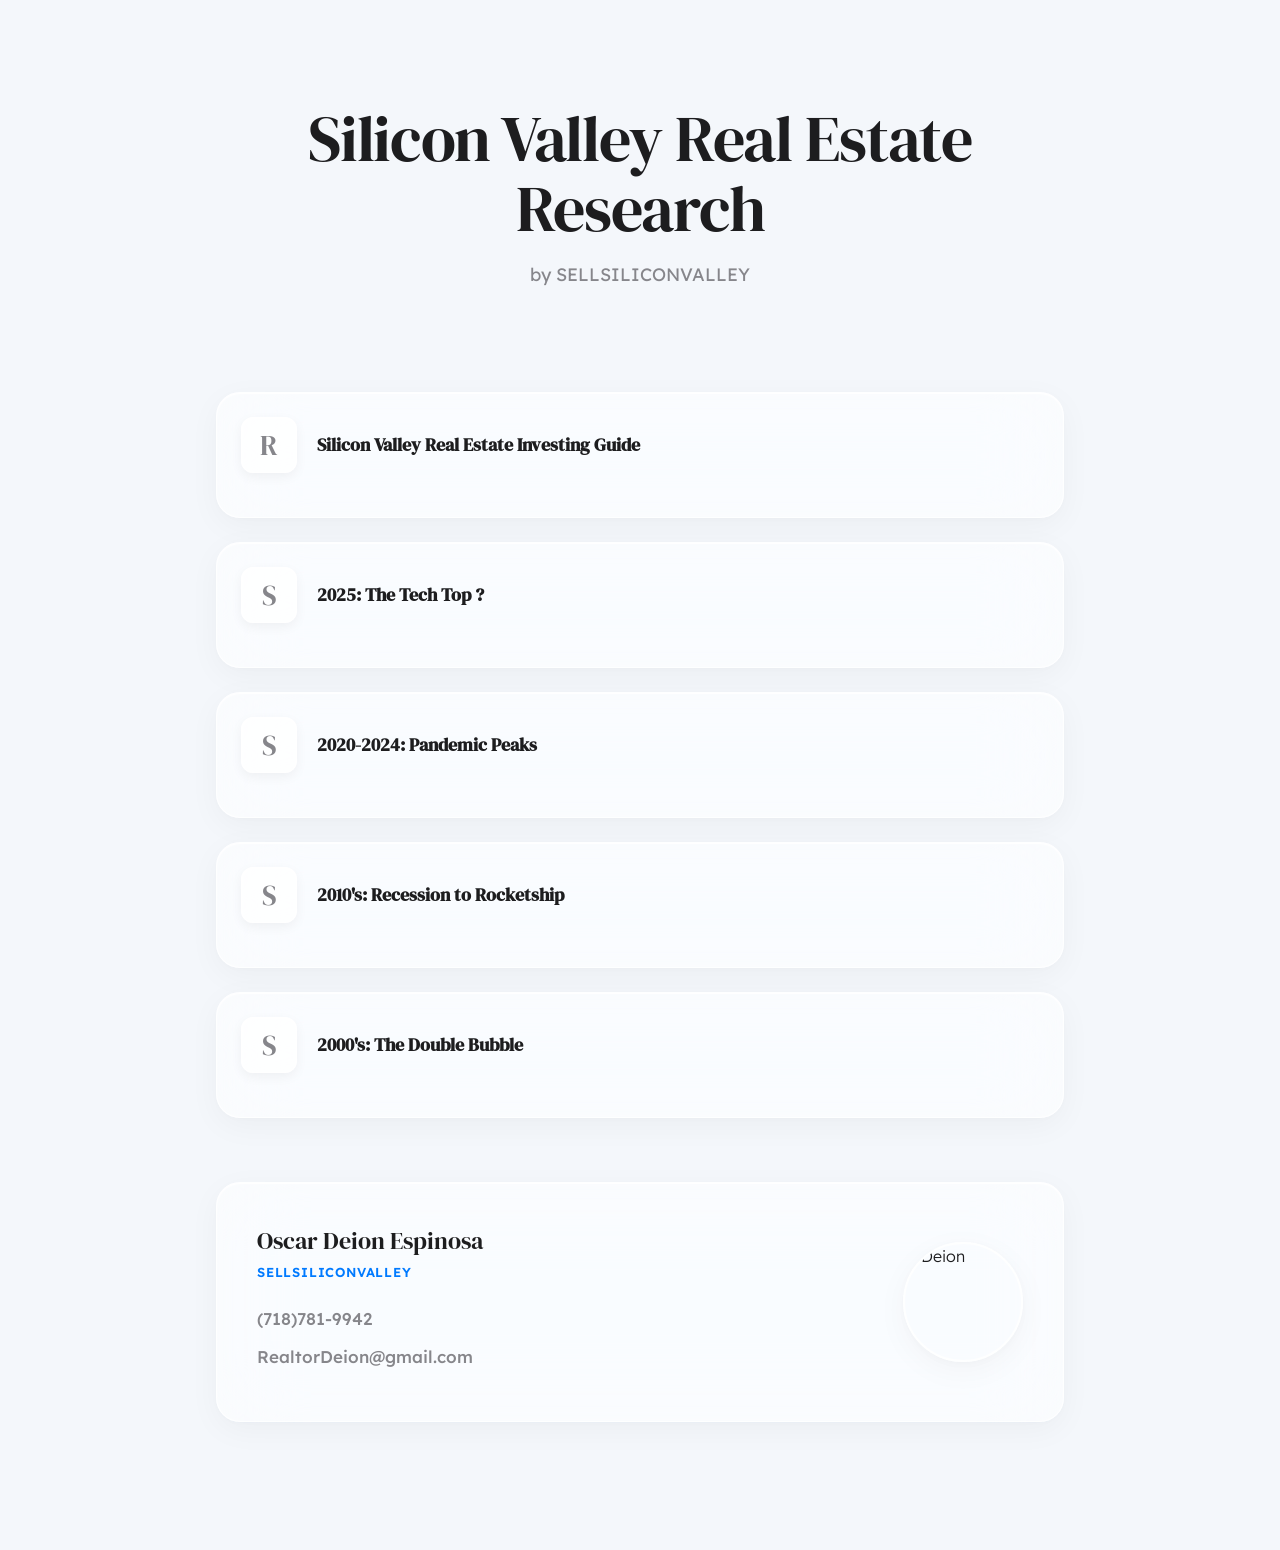
==== commit 23e4db21: "Update hero section title and subtitle" ====
--- a/index.html
+++ b/index.html
@@ -20,8 +20,8 @@
       
       <!-- HERO SECTION -->
       <header class="hero hub-hero">
-          <h1>Market Archives</h1>
-          <p>Silicon Valley Real Estate Reports & History</p>
+          <h1>Silicon Valley Real Estate Research</h1>
+          <p>by SELLSILICONVALLEY</p>
       </header>
 
       <!-- ARTICLE DIRECTORY -->
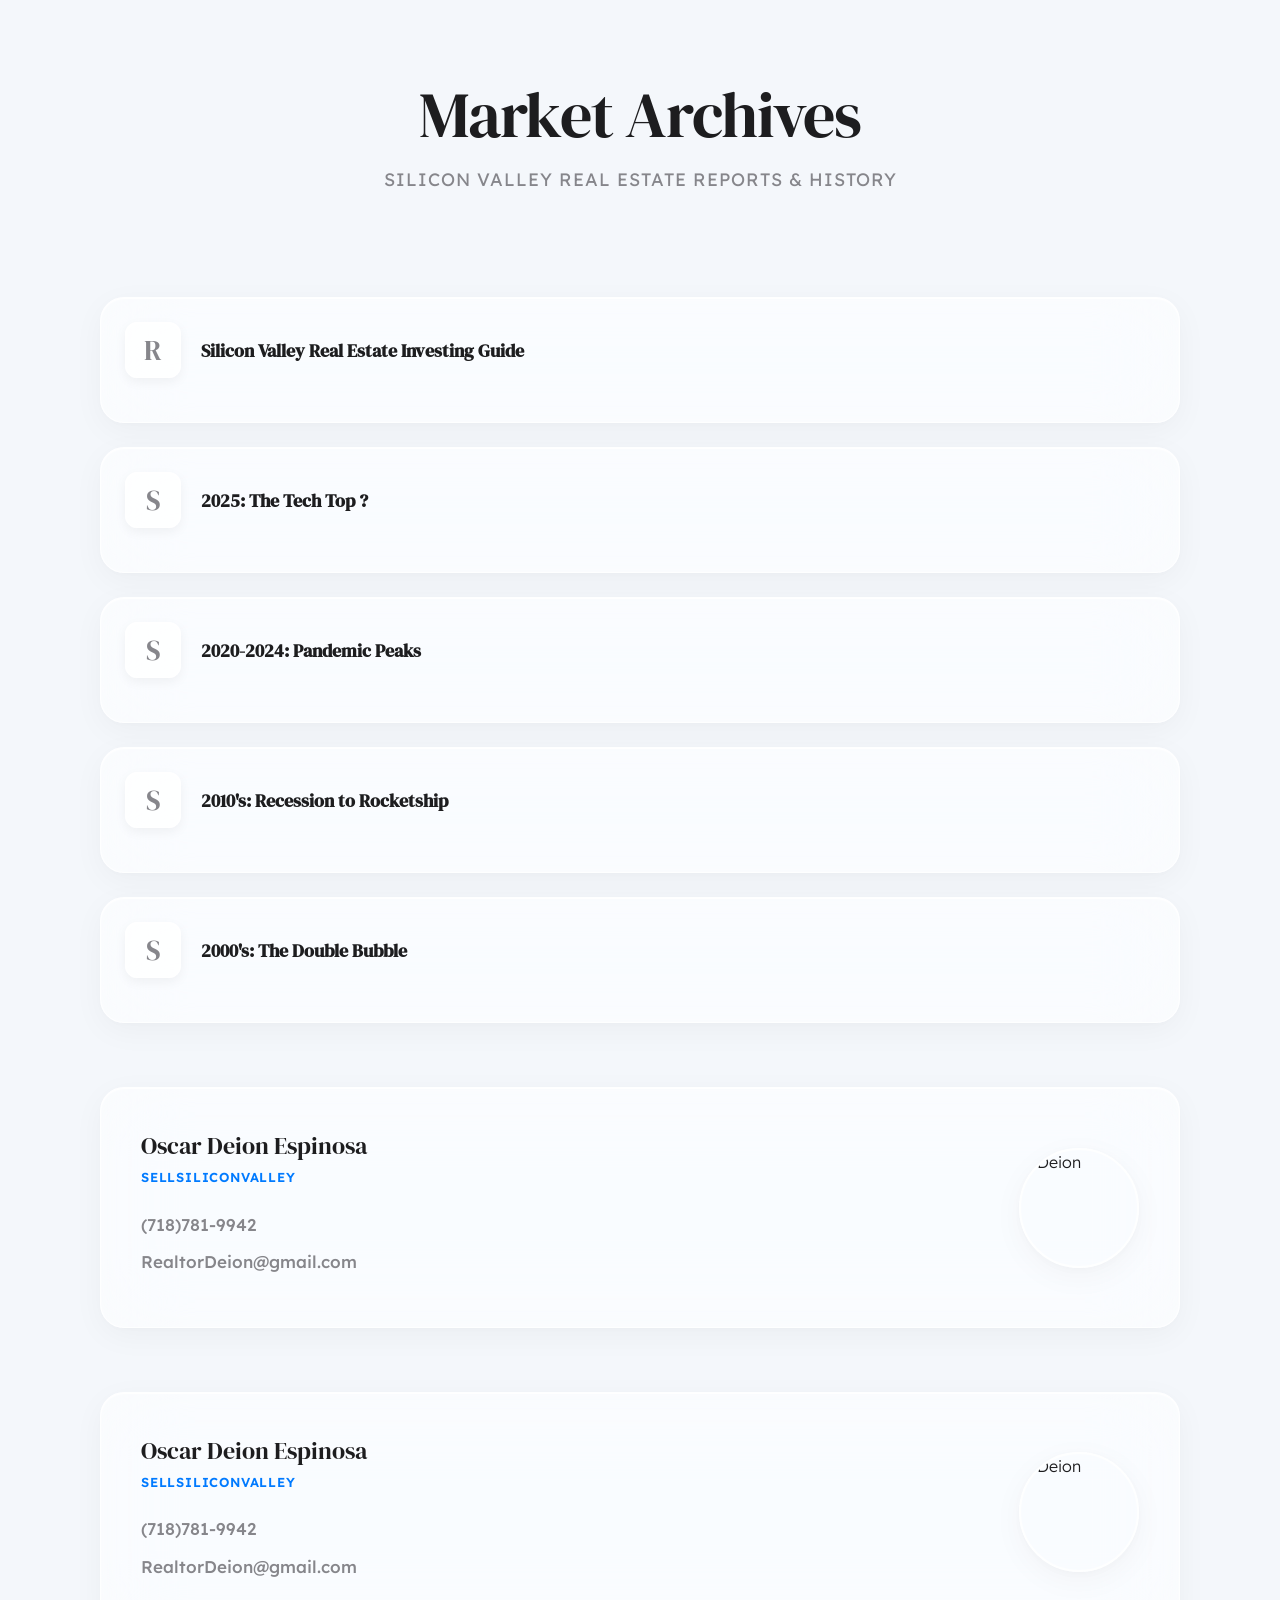
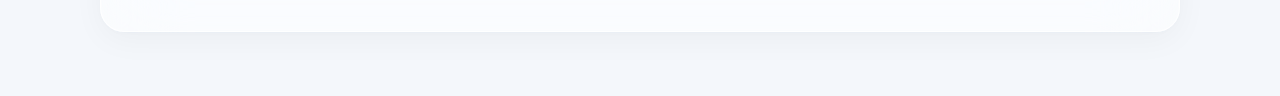
==== commit 9e78a048: "Optimize HTML structure and improve loading performance" ====
--- a/index.html
+++ b/index.html
@@ -5,80 +5,97 @@
   <meta name="viewport" content="width=device-width, initial-scale=1.0">
   <title>Silicon Valley Real Estate Archives</title>
   
+  <!-- Performance Optimizations -->
   <link rel="preconnect" href="https://fonts.googleapis.com">
   <link rel="preconnect" href="https://fonts.gstatic.com" crossorigin>
   <link rel="dns-prefetch" href="https://fonts.googleapis.com">
+  <link rel="preload" href="https://fonts.googleapis.com/css2?family=DM+Serif+Display&family=Lexend:wght@300;400;500;600;700&display=swap" as="style">
   <link rel="preload" href="style.css" as="style">
-  <link rel="preload" href="https://fonts.googleapis.com/css2?family=Material+Symbols+Rounded:opsz,wght,FILL,GRAD@24,400,0,0" as="style">
-  <link rel="stylesheet" href="https://fonts.googleapis.com/css2?family=Material+Symbols+Rounded:opsz,wght,FILL,GRAD@24,400,0,0" />
+  
+  <!-- Stylesheets -->
+  <link rel="stylesheet" href="https://fonts.googleapis.com/css2?family=DM+Serif+Display&family=Lexend:wght@300;400;500;600;700&display=swap">
+  <link rel="stylesheet" href="https://fonts.googleapis.com/css2?family=Material+Symbols+Rounded:opsz,wght,FILL,GRAD@24,400,0,0&display=block">
   <link rel="stylesheet" href="style.css">
 </head>
-<body>
+  
+<body id="top">
+  <div class="app-wrapper">
+    
+    <!-- HERO SECTION -->
+    <header class="hero hub-hero">
+        <h1>Market Archives</h1>
+        <p class="subtitle">Silicon Valley Real Estate Reports & History</p>
+    </header>
 
-  <div id="market-report-main">
-    <div class="report-container">
-      
-      <!-- HERO SECTION -->
-      <header class="hero hub-hero">
-          <h1>Silicon Valley Real Estate Research</h1>
-          <p>by SELLSILICONVALLEY</p>
-      </header>
+    <!-- Main Content Area -->
+    <main id="archives">
+        <div class="archive-grid">
+            
+            <!-- Report 1 -->
+            <a href="investing.html" class="glass article-card">
+                <div class="article-header">
+                    <div class="glass-inner article-avatar">R</div>
+                    <div class="article-meta">
+                        <h3 class="article-title">Silicon Valley Real Estate Investing Guide</h3>
+                    </div>
+                </div>
+            </a>
+            
+            <!-- Report 2 -->
+            <a href="2025.html" class="glass article-card">
+                <div class="article-header">
+                    <div class="glass-inner article-avatar">S</div>
+                    <div class="article-meta">
+                        <h3 class="article-title">2025: The Tech Top ?</h3>
+                    </div>
+                </div>
+            </a>
+            
+            <!-- Report 3 -->
+            <a href="2020-2024.html" class="glass article-card">
+                <div class="article-header">
+                    <div class="glass-inner article-avatar">S</div>
+                    <div class="article-meta">
+                        <h3 class="article-title">2020-2024: Pandemic Peaks</h3>
+                    </div>
+                </div>
+            </a>
 
-      <!-- ARTICLE DIRECTORY -->
-      <div class="archive-grid">
-          
-          <!-- Report 1 -->
-          <a href="investing.html" class="glass article-card">
-              <div class="article-header">
-                  <div class="glass-inner article-avatar">R</div>
-                  <div class="article-meta">
-                      <h3 class="article-title">Silicon Valley Real Estate Investing Guide</h3>
-                  </div>
-              </div>
-          </a>
-          
-          <!-- Report 2 -->
-          <a href="2025.html" class="glass article-card">
-              <div class="article-header">
-                  <div class="glass-inner article-avatar">S</div>
-                  <div class="article-meta">
-                      <h3 class="article-title">2025: The Tech Top ?</h3>
-                  </div>
-              </div>
-          </a>
-          
-          <!-- Report 3 -->
-          <a href="2020-2024.html" class="glass article-card">
-              <div class="article-header">
-                  <div class="glass-inner article-avatar">S</div>
-                  <div class="article-meta">
-                      <h3 class="article-title">2020-2024: Pandemic Peaks</h3>
-                  </div>
-              </div>
-          </a>
+            <!-- Report 4 -->
+            <a href="2010s.html" class="glass article-card">
+                <div class="article-header">
+                    <div class="glass-inner article-avatar">S</div>
+                    <div class="article-meta">
+                        <h3 class="article-title">2010's: Recession to Rocketship</h3>
+                    </div>
+                </div>
+            </a>
 
-          <!-- Report 4 -->
-          <a href="2010s.html" class="glass article-card">
-              <div class="article-header">
-                  <div class="glass-inner article-avatar">S</div>
-                  <div class="article-meta">
-                      <h3 class="article-title">2010's: Recession to Rocketship</h3>
-                  </div>
-              </div>
-          </a>
-
-          <!-- Report 5 -->
-          <a href="2000s.html" class="glass article-card">
-              <div class="article-header">
-                  <div class="glass-inner article-avatar">S</div>
-                  <div class="article-meta">
-                      <h3 class="article-title">2000's: The Double Bubble</h3>
-                  </div>
-              </div>
-          </a>
-      </div>
-      
-      <!-- CONTACT SECTION -->
+            <!-- Report 5 -->
+            <a href="2000s.html" class="glass article-card">
+                <div class="article-header">
+                    <div class="glass-inner article-avatar">S</div>
+                    <div class="article-meta">
+                        <h3 class="article-title">2000's: The Double Bubble</h3>
+                    </div>
+                </div>
+            </a>
+        </div>
+    </main>
+    
+    <!-- Footer Signature Block -->
+    <footer id="contact" class="glass sig-block">
+        <div class="sig-info">
+            <h3>Oscar Deion Espinosa</h3>
+            <div class="sig-role">SellSiliconValley</div>
+            <div class="sig-links">
+                <a href="tel:iPhone">(718)781-9942</a>
+                <a href="mailto:Realtordeion@gmail.com">RealtorDeion@gmail.com</a>
+            </div>
+        </div>
+        <img src="https://i.imgur.com/PQ1MQKl.png" class="sig-img" alt="Deion" width="120" height="120">
+    </footer>
+    <!-- CONTACT SECTION -->
       <div id="contact" class="glass sig-block">
           <div class="sig-info">
               <h3>Oscar Deion Espinosa</h3>
@@ -90,11 +107,9 @@
           </div>
           <img src="https://i.imgur.com/PQ1MQKl.png" class="sig-img" alt="Deion" width="120" height="120">
       </div>
+  </div>
 
-    </div>
-  </div> 
-
-  <!-- INSTANT.PAGE Hover Prefetching (Makes the links load instantly when tapped) -->
+  <!-- INSTANT.PAGE Hover Prefetching -->
   <script src="//instant.page/5.2.0" type="module" crossorigin="anonymous"></script>
 </body>
 </html>
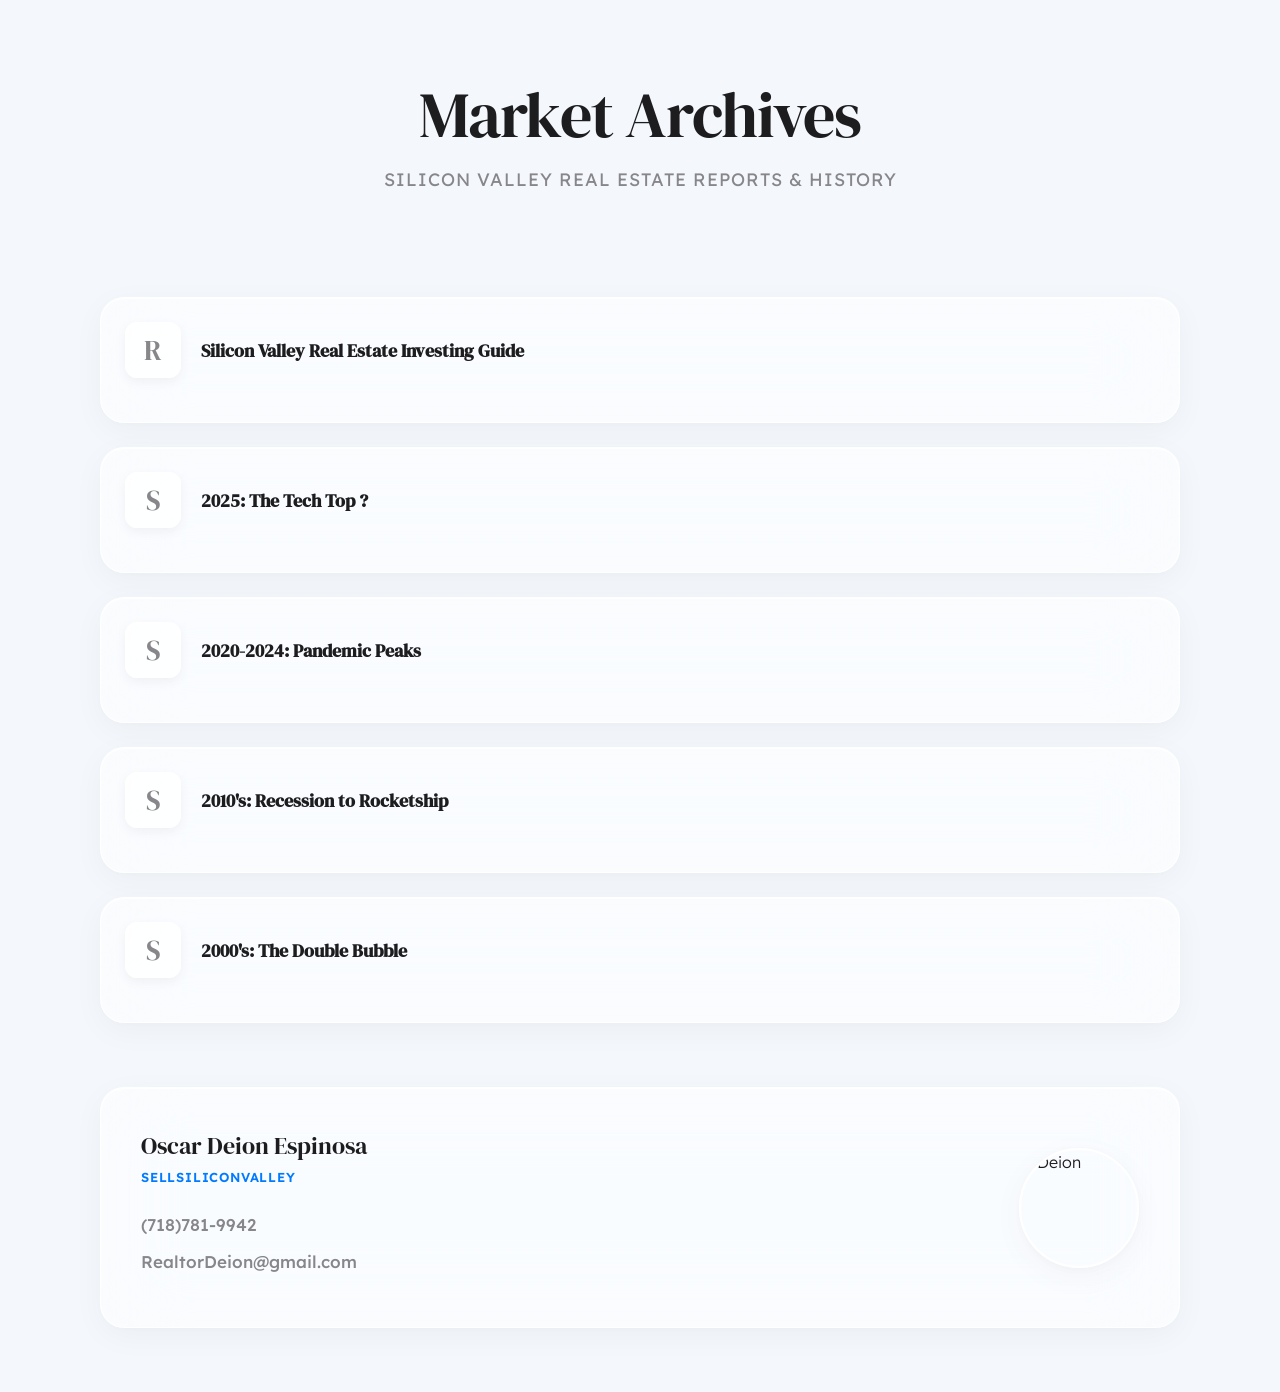
==== commit 2b956bc3: "Delete contact section from index.html Removed contact section from the footer." ====
--- a/index.html
+++ b/index.html
@@ -95,19 +95,6 @@
         </div>
         <img src="https://i.imgur.com/PQ1MQKl.png" class="sig-img" alt="Deion" width="120" height="120">
     </footer>
-    <!-- CONTACT SECTION -->
-      <div id="contact" class="glass sig-block">
-          <div class="sig-info">
-              <h3>Oscar Deion Espinosa</h3>
-              <div class="sig-role">SellSiliconValley</div>
-              <div class="sig-links">
-                  <a href="tel:iPhone">(718)781-9942</a>
-                  <a href="mailto:Realtordeion@gmail.com">RealtorDeion@gmail.com</a>
-              </div>
-          </div>
-          <img src="https://i.imgur.com/PQ1MQKl.png" class="sig-img" alt="Deion" width="120" height="120">
-      </div>
-  </div>
 
   <!-- INSTANT.PAGE Hover Prefetching -->
   <script src="//instant.page/5.2.0" type="module" crossorigin="anonymous"></script>
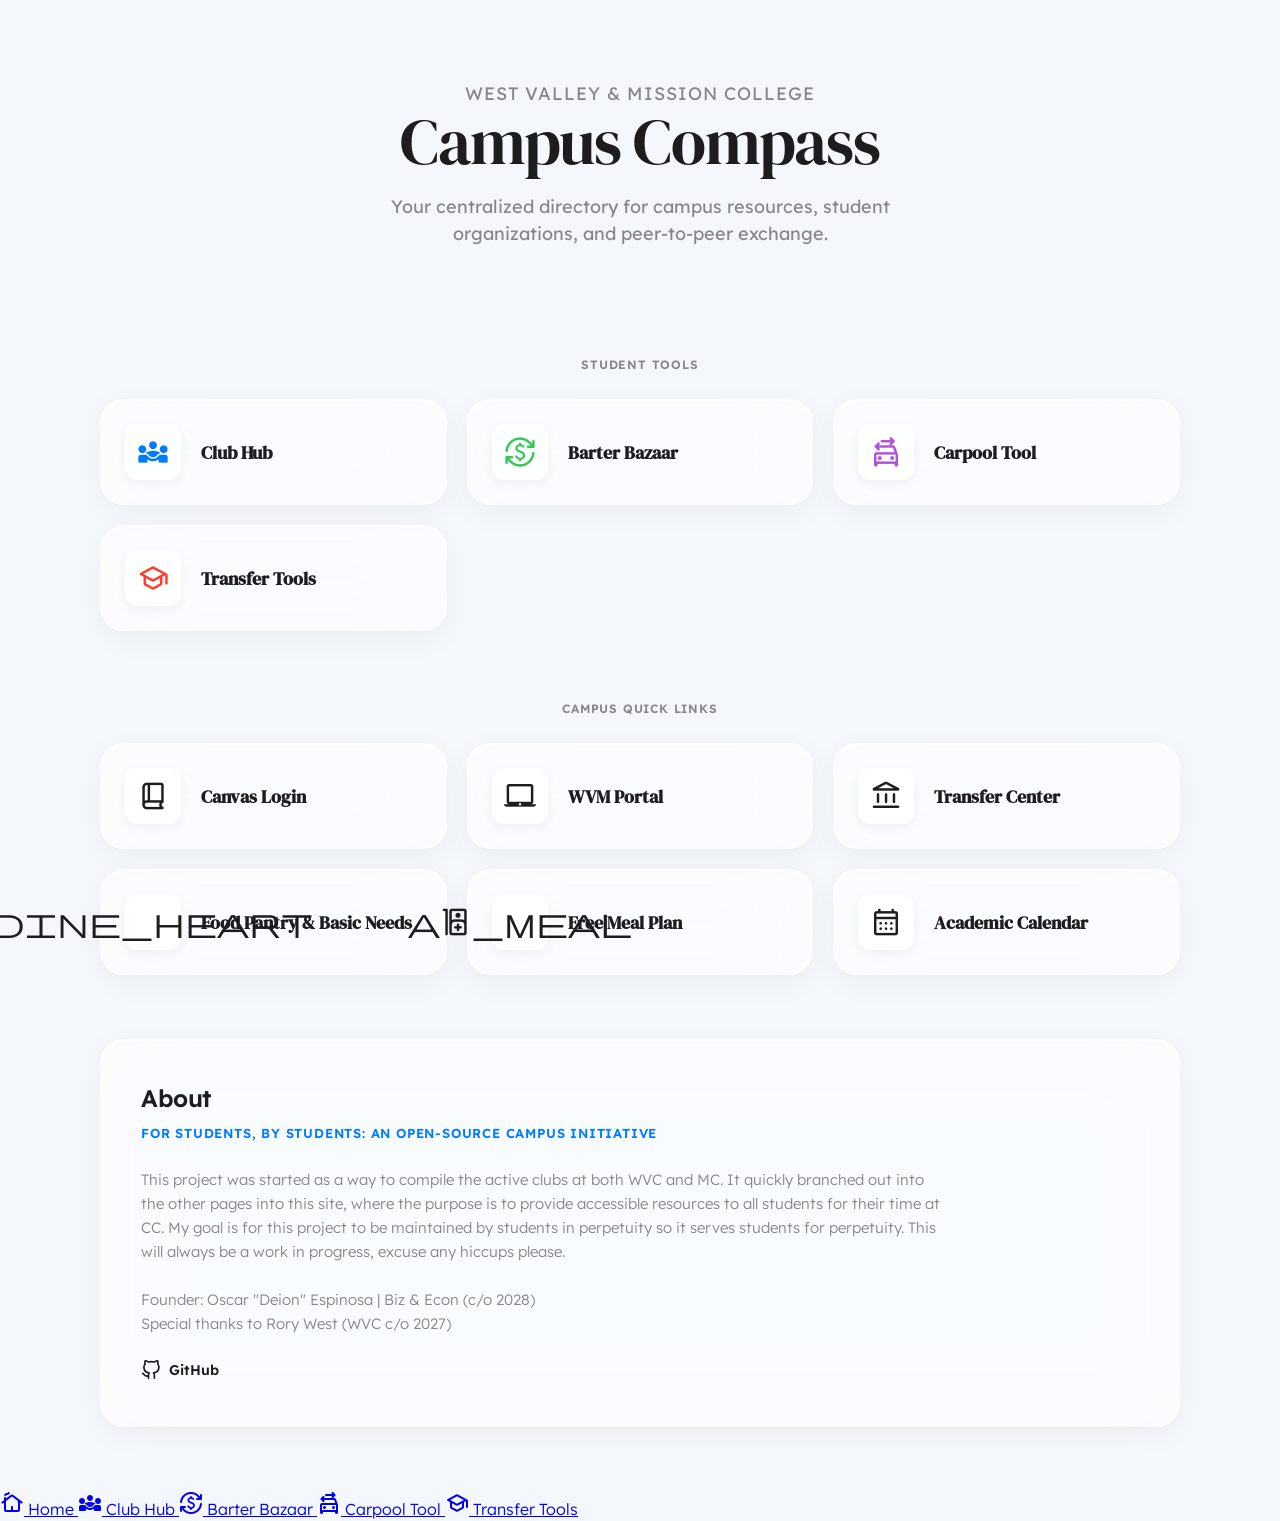
==== commit 702c7a08: "Change title and update content for student site" ====
--- a/index.html
+++ b/index.html
@@ -3,100 +3,212 @@
 <head>
   <meta charset="UTF-8">
   <meta name="viewport" content="width=device-width, initial-scale=1.0">
-  <title>Silicon Valley Real Estate Archives</title>
+  <title>WV+MC Student Stash</title>
   
   <!-- Performance Optimizations -->
   <link rel="preconnect" href="https://fonts.googleapis.com">
   <link rel="preconnect" href="https://fonts.gstatic.com" crossorigin>
   <link rel="dns-prefetch" href="https://fonts.googleapis.com">
-  <link rel="preload" href="https://fonts.googleapis.com/css2?family=DM+Serif+Display&family=Lexend:wght@300;400;500;600;700&display=swap" as="style">
+  
+  <!-- Preloads & Stylesheets -->
   <link rel="preload" href="style.css" as="style">
-  
-  <!-- Stylesheets -->
-  <link rel="stylesheet" href="https://fonts.googleapis.com/css2?family=DM+Serif+Display&family=Lexend:wght@300;400;500;600;700&display=swap">
-  <link rel="stylesheet" href="https://fonts.googleapis.com/css2?family=Material+Symbols+Rounded:opsz,wght,FILL,GRAD@24,400,0,0&display=block">
+  <link rel="preload" href="https://fonts.googleapis.com/css2?family=Material+Symbols+Rounded:opsz,wght,FILL,GRAD@24,400,0,0" as="style">
+  <link rel="stylesheet" href="https://fonts.googleapis.com/css2?family=Material+Symbols+Rounded:opsz,wght,FILL,GRAD@24,400,0,0" />
   <link rel="stylesheet" href="style.css">
 </head>
-  
-<body id="top">
+<body id="top" class="theme-index">
   <div class="app-wrapper">
-    
+
     <!-- HERO SECTION -->
     <header class="hero hub-hero">
-        <h1>Market Archives</h1>
-        <p class="subtitle">Silicon Valley Real Estate Reports & History</p>
+        <p class="subtitle">West Valley & Mission College</p>
+        <h1>Campus Compass</h1>
+        <p>Your centralized directory for campus resources, student organizations, and peer-to-peer exchange.</p>
     </header>
 
-    <!-- Main Content Area -->
-    <main id="archives">
-        <div class="archive-grid">
-            
-            <!-- Report 1 -->
-            <a href="investing.html" class="glass article-card">
-                <div class="article-header">
-                    <div class="glass-inner article-avatar">R</div>
-                    <div class="article-meta">
-                        <h3 class="article-title">Silicon Valley Real Estate Investing Guide</h3>
-                    </div>
-                </div>
-            </a>
-            
-            <!-- Report 2 -->
-            <a href="2025.html" class="glass article-card">
-                <div class="article-header">
-                    <div class="glass-inner article-avatar">S</div>
-                    <div class="article-meta">
-                        <h3 class="article-title">2025: The Tech Top ?</h3>
-                    </div>
-                </div>
-            </a>
-            
-            <!-- Report 3 -->
-            <a href="2020-2024.html" class="glass article-card">
-                <div class="article-header">
-                    <div class="glass-inner article-avatar">S</div>
-                    <div class="article-meta">
-                        <h3 class="article-title">2020-2024: Pandemic Peaks</h3>
-                    </div>
-                </div>
-            </a>
-
-            <!-- Report 4 -->
-            <a href="2010s.html" class="glass article-card">
-                <div class="article-header">
-                    <div class="glass-inner article-avatar">S</div>
-                    <div class="article-meta">
-                        <h3 class="article-title">2010's: Recession to Rocketship</h3>
-                    </div>
-                </div>
-            </a>
-
-            <!-- Report 5 -->
-            <a href="2000s.html" class="glass article-card">
-                <div class="article-header">
-                    <div class="glass-inner article-avatar">S</div>
-                    <div class="article-meta">
-                        <h3 class="article-title">2000's: The Double Bubble</h3>
-                    </div>
-                </div>
-            </a>
+    <!-- SECTION 1: The App Tools -->
+    <div style="text-align: center; margin-bottom: 1.5rem;">
+        <span class="stat-label">Student Tools</span>
+    </div>
+    
+    <div class="grid-cards" style="margin-bottom: 4rem;">
+        
+        <!-- Club Hub Card -->
+        <a href="clubhub.html" class="glass article-card">
+            <div class="article-header" style="margin-bottom: 0;">
+                <div class="glass-inner article-avatar" style="color: var(--a-blue);">
+                    <span class="material-symbols-rounded" style="font-size: 2rem;">diversity_3</span>
+                </div>
+                <div class="article-meta">
+                    <h3 class="article-title">Club Hub</h3>
+                </div>
+            </div>
+        </a>
+        
+        <!-- Barter Bazaar Card -->
+        <a href="barterbazaar.html" class="glass article-card">
+            <div class="article-header" style="margin-bottom: 0;">
+                <div class="glass-inner article-avatar" style="color: var(--a-green);">
+                    <span class="material-symbols-rounded" style="font-size: 2rem;">currency_exchange</span>
+                </div>
+                <div class="article-meta">
+                    <h3 class="article-title">Barter Bazaar</h3>
+                </div>
+            </div>
+        </a>
+        
+        <!-- Carpool Tool Card -->
+        <a href="carpooltool.html" class="glass article-card">
+            <div class="article-header" style="margin-bottom: 0;">
+                <div class="glass-inner article-avatar" style="color: var(--a-purple);">
+                    <span class="material-symbols-rounded" style="font-size: 2rem;">swap_driving_apps</span>
+                </div>
+                <div class="article-meta">
+                    <h3 class="article-title">Carpool Tool</h3>
+                </div>
+            </div>
+        </a>
+        
+        <!-- Transfer Tools Card -->
+        <a href="transfertools.html" class="glass article-card">
+            <div class="article-header" style="margin-bottom: 0;">
+                <div class="glass-inner article-avatar" style="color: var(--a-red);">
+                    <span class="material-symbols-rounded" style="font-size: 2rem;">school</span>
+                </div>
+                <div class="article-meta">
+                    <h3 class="article-title">Transfer Tools</h3>
+                </div>
+            </div>
+        </a>
+    </div>
+
+    <!-- SECTION 2: The Campus Compass (Quick Links) -->
+    <div style="text-align: center; margin-bottom: 1.5rem;">
+        <span class="stat-label">Campus Quick Links</span>
+    </div>
+
+    <div class="grid-cards" style="margin-bottom: 4rem;">
+        
+        <!-- Canvas card -->
+        <a href="https://wvm.instructure.com/" target="_blank" class="glass article-card">
+            <div class="article-header" style="margin-bottom: 0;">
+                <div class="glass-inner article-avatar" style="color: var(--text-main);">
+                    <span class="material-symbols-rounded" style="font-size: 2rem;">book_2</span>
+                </div>
+                <div class="article-meta">
+                    <h3 class="article-title">Canvas Login</h3>
+                </div>
+            </div>
+        </a>
+        
+        <!-- Portal card -->
+        <a href="https://ssb.wvm.edu/" target="_blank" class="glass article-card">
+            <div class="article-header" style="margin-bottom: 0;">
+                <div class="glass-inner article-avatar" style="color: var(--text-main);">
+                    <span class="material-symbols-rounded" style="font-size: 2rem;">laptop_mac</span>
+                </div>
+                <div class="article-meta">
+                    <h3 class="article-title">WVM Portal</h3>
+                </div>
+            </div>
+        </a>
+        
+        <!-- Transfer Center card -->
+        <a href="https://www.westvalley.edu/services/transfer/" target="_blank" class="glass article-card">
+            <div class="article-header" style="margin-bottom: 0;">
+                <div class="glass-inner article-avatar" style="color: var(--text-main);">
+                    <span class="material-symbols-rounded" style="font-size: 2rem;">account_balance</span>
+                </div>
+                <div class="article-meta">
+                    <h3 class="article-title">Transfer Center</h3>
+                </div>
+            </div>
+        </a>
+        
+        <!-- Basic Needs / Pantry card -->
+        <a href="https://www.westvalley.edu/services/food-resources/" target="_blank" class="glass article-card">
+            <div class="article-header" style="margin-bottom: 0;">
+                <div class="glass-inner article-avatar" style="color: var(--text-main);">
+                    <span class="material-symbols-rounded" style="font-size: 2rem;">dine_heart</span>
+                </div>
+                <div class="article-meta">
+                    <h3 class="article-title">Food Pantry & Basic Needs</h3>
+                </div>
+            </div>
+        </a>
+        
+        <!-- Meal Plan card -->
+        <a href="https://www.westvalley.edu/freemeals/" target="_blank" class="glass article-card">
+            <div class="article-header" style="margin-bottom: 0;">
+                <div class="glass-inner article-avatar" style="color: var(--text-main);">
+                    <span class="material-symbols-rounded" style="font-size: 2rem;">award_meal</span>
+                </div>
+                <div class="article-meta">
+                    <h3 class="article-title">Free Meal Plan</h3>
+                </div>
+            </div>
+        </a>
+        
+        <!-- Calendar -->
+        <a href="https://www.westvalley.edu/calendar/" target="_blank" class="glass article-card">
+            <div class="article-header" style="margin-bottom: 0;">
+                <div class="glass-inner article-avatar" style="color: var(--text-main);">
+                    <span class="material-symbols-rounded" style="font-size: 2rem;">calendar_month</span>
+                </div>
+                <div class="article-meta">
+                    <h3 class="article-title">Academic Calendar</h3>
+                </div>
+            </div>
+        </a>
+    </div>
+
+    <!-- Footer Signature Block -->
+    <footer class="sig-block glass">
+      <div class="sig-info">
+        <h3 style="font-family: 'Lexend', sans-serif; font-size: 1.5rem; font-weight: 600; margin-bottom: 0.5rem; letter-spacing: -0.02em;">About</h3>
+        <div class="sig-role">For students, by students: an open-source campus initiative</div>
+        <p style="font-size: 0.9375rem; color: var(--text-sub); line-height: 1.6; max-width: 800px; margin: 0;"> 
+          This project was started as a way to compile the active clubs at both WVC and MC. It quickly branched out into the other pages into this site, where the purpose is to provide accessible resources to all students for their time at CC. My goal is for this project to be maintained by students in perpetuity so it serves students for perpetuity. This will always be a work in progress, excuse any hiccups please.
+          <br><br>Founder: Oscar "Deion" Espinosa | Biz & Econ (c/o 2028)
+          <br>Special thanks to Rory West (WVC c/o 2027)
+        </p>
+        <div style="margin-top: 1.5rem;">
+          <a href="https://718oec.github.io/WV-MC/" target="_blank" rel="noopener noreferrer" style="color: var(--text-main); text-decoration: none; display: inline-flex; align-items: center; gap: 0.5rem; transition: opacity 0.3s ease;">
+            <svg xmlns="http://www.w3.org/2000/svg" width="1.25rem" height="1.25rem" fill="none" stroke="currentColor" stroke-linecap="round" stroke-linejoin="round" stroke-width="2" class="github_svg__feather github_svg__feather-github" preserveAspectRatio="xMidYMid meet" viewBox="0 0 24 24" alt="github"><path d="M9 19c-5 1.5-5-2.5-7-3m14 6v-3.87a3.37 3.37 0 0 0-.94-2.61c3.14-.35 6.44-1.54 6.44-7A5.44 5.44 0 0 0 20 4.77 5.07 5.07 0 0 0 19.91 1S18.73.65 16 2.48a13.4 13.4 0 0 0-7 0C6.27.65 5.09 1 5.09 1A5.07 5.07 0 0 0 5 4.77a5.44 5.44 0 0 0-1.5 3.78c0 5.42 3.3 6.61 6.44 7A3.37 3.37 0 0 0 9 18.13V22"></path></svg>
+            <span style="font-weight: 600; font-size: 0.875rem;">GitHub</span>
+          </a>
         </div>
-    </main>
-    
-    <!-- Footer Signature Block -->
-    <footer id="contact" class="glass sig-block">
-        <div class="sig-info">
-            <h3>Oscar Deion Espinosa</h3>
-            <div class="sig-role">SellSiliconValley</div>
-            <div class="sig-links">
-                <a href="tel:iPhone">(718)781-9942</a>
-                <a href="mailto:Realtordeion@gmail.com">RealtorDeion@gmail.com</a>
-            </div>
-        </div>
-        <img src="https://i.imgur.com/PQ1MQKl.png" class="sig-img" alt="Deion" width="120" height="120">
+      </div>
     </footer>
 
-  <!-- INSTANT.PAGE Hover Prefetching -->
+  </div>
+
+  <!-- THE FLOATING APP DOCK -->
+  <nav class="floating-dock">
+    <a href="index.html" class="dock-btn active" aria-label="Home">
+        <span class="material-symbols-rounded">cottage</span>
+        <span class="dock-label">Home</span>
+    </a>
+    <a href="clubhub.html" class="dock-btn" aria-label="Club Hub">
+        <span class="material-symbols-rounded">diversity_3</span>
+        <span class="dock-label">Club Hub</span>
+    </a>
+    <a href="barterbazaar.html" class="dock-btn" aria-label="Barter Bazaar">
+        <span class="material-symbols-rounded">currency_exchange</span>
+        <span class="dock-label">Barter Bazaar</span>
+    </a>
+    <a href="carpooltool.html" class="dock-btn" aria-label="Carpool Tool">
+        <span class="material-symbols-rounded">swap_driving_apps</span>
+        <span class="dock-label">Carpool Tool</span>
+    </a>
+    <a href="transfertools.html" class="dock-btn" aria-label="Transfer Tools">
+        <span class="material-symbols-rounded">school</span>
+        <span class="dock-label">Transfer Tools</span>
+    </a>
+  </nav>
+  
+  <script src="script.js"></script>
+  <!-- Hover Prefetching -->
   <script src="//instant.page/5.2.0" type="module" crossorigin="anonymous"></script>
 </body>
 </html>
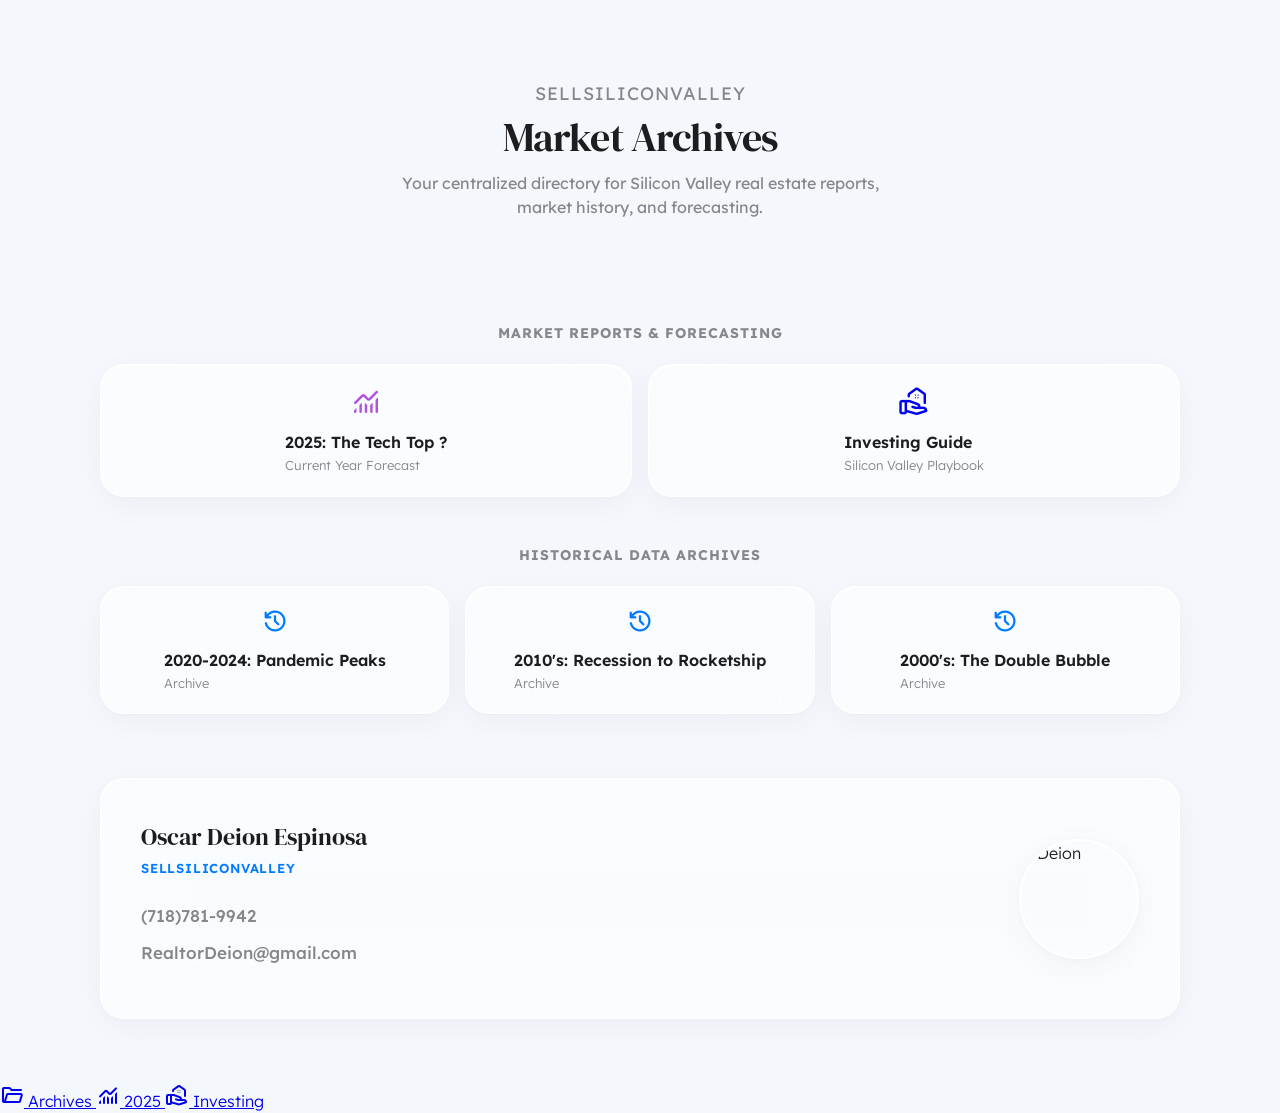
==== commit 8a00e8d4: "Update title and content for real estate archives" ====
--- a/index.html
+++ b/index.html
@@ -3,212 +3,131 @@
 <head>
   <meta charset="UTF-8">
   <meta name="viewport" content="width=device-width, initial-scale=1.0">
-  <title>WV+MC Student Stash</title>
+  <title>Silicon Valley Real Estate Archives</title>
   
-  <!-- Performance Optimizations -->
   <link rel="preconnect" href="https://fonts.googleapis.com">
   <link rel="preconnect" href="https://fonts.gstatic.com" crossorigin>
   <link rel="dns-prefetch" href="https://fonts.googleapis.com">
-  
-  <!-- Preloads & Stylesheets -->
   <link rel="preload" href="style.css" as="style">
-  <link rel="preload" href="https://fonts.googleapis.com/css2?family=Material+Symbols+Rounded:opsz,wght,FILL,GRAD@24,400,0,0" as="style">
-  <link rel="stylesheet" href="https://fonts.googleapis.com/css2?family=Material+Symbols+Rounded:opsz,wght,FILL,GRAD@24,400,0,0" />
+  <link rel="preload" href="https://fonts.googleapis.com/css2?family=DM+Serif+Display&family=Lexend:wght@300;400;500;600;700&display=swap" as="style">
+  <link rel="stylesheet" href="https://fonts.googleapis.com/css2?family=DM+Serif+Display&family=Lexend:wght@300;400;500;600;700&display=swap">
+  <link rel="stylesheet" href="https://fonts.googleapis.com/css2?family=Material+Symbols+Rounded:opsz,wght,FILL,GRAD@24,400,0,0&display=block" />
   <link rel="stylesheet" href="style.css">
 </head>
 <body id="top" class="theme-index">
   <div class="app-wrapper">
-
-    <!-- HERO SECTION -->
+    
+    <!-- Hero Header -->
     <header class="hero hub-hero">
-        <p class="subtitle">West Valley & Mission College</p>
-        <h1>Campus Compass</h1>
-        <p>Your centralized directory for campus resources, student organizations, and peer-to-peer exchange.</p>
+        <p class="subtitle" style="margin: 0 0 0.5rem;">SellSiliconValley</p>
+        <h1 id="college-title" style="margin: 0 0 0.75rem; font-size: 2.5rem;">Market Archives</h1>
+        <p style="color: var(--text-sub); max-width: 32rem; margin: 0 auto; font-size: 1rem; line-height: 1.5;">Your centralized directory for Silicon Valley real estate reports, market history, and forecasting.</p>
     </header>
 
-    <!-- SECTION 1: The App Tools -->
-    <div style="text-align: center; margin-bottom: 1.5rem;">
-        <span class="stat-label">Student Tools</span>
-    </div>
-    
-    <div class="grid-cards" style="margin-bottom: 4rem;">
+    <!-- SECTION 1: Market Reports & Forecasting -->
+    <h2 style="font-family: 'Lexend', sans-serif; font-size: 0.875rem; font-weight: 700; text-transform: uppercase; letter-spacing: 1px; color: var(--text-sub); margin-bottom: 1.25rem; text-align: center;">
+        Market Reports & Forecasting
+    </h2> 
+    <main style="display: grid; grid-template-columns: repeat(auto-fit, minmax(240px, 1fr)); gap: 1rem; margin-bottom: 3rem;">
         
-        <!-- Club Hub Card -->
-        <a href="clubhub.html" class="glass article-card">
-            <div class="article-header" style="margin-bottom: 0;">
-                <div class="glass-inner article-avatar" style="color: var(--a-blue);">
-                    <span class="material-symbols-rounded" style="font-size: 2rem;">diversity_3</span>
+        <!-- 2025 Market Report Card -->
+        <a href="2025.html" class="clickable-card-link" style="text-decoration: none;">
+            <article class="glass article-card" style="display: flex; align-items: center; padding: 1.25rem 1.5rem; gap: 1rem; width: 100%;">
+                <span class="material-symbols-rounded" style="color: var(--c-purple); font-size: 2rem;">monitoring</span>
+                <div style="display: flex; flex-direction: column;">
+                    <div style="font-weight: 600; color: var(--text-main); line-height: 1.2; margin-bottom: 0.25rem;">2025: The Tech Top ?</div>
+                    <div style="font-size: 0.8125rem; color: var(--text-sub);">Current Year Forecast</div>
                 </div>
-                <div class="article-meta">
-                    <h3 class="article-title">Club Hub</h3>
-                </div>
-            </div>
+            </article>
         </a>
         
-        <!-- Barter Bazaar Card -->
-        <a href="barterbazaar.html" class="glass article-card">
-            <div class="article-header" style="margin-bottom: 0;">
-                <div class="glass-inner article-avatar" style="color: var(--a-green);">
-                    <span class="material-symbols-rounded" style="font-size: 2rem;">currency_exchange</span>
+        <!-- Investing Guide Card -->
+        <a href="investing.html" class="clickable-card-link" style="text-decoration: none;">
+            <article class="glass article-card" style="display: flex; align-items: center; padding: 1.25rem 1.5rem; gap: 1rem; width: 100%;">
+                <span class="material-symbols-rounded" style="color: var(--c-green); font-size: 2rem;">real_estate_agent</span>
+                <div style="display: flex; flex-direction: column;">
+                    <div style="font-weight: 600; color: var(--text-main); line-height: 1.2; margin-bottom: 0.25rem;">Investing Guide</div>
+                    <div style="font-size: 0.8125rem; color: var(--text-sub);">Silicon Valley Playbook</div>
                 </div>
-                <div class="article-meta">
-                    <h3 class="article-title">Barter Bazaar</h3>
+            </article>
+        </a>
+    </main>
+
+    <!-- SECTION 2: Historical Archives -->
+    <h2 style="font-family: 'Lexend', sans-serif; font-size: 0.875rem; font-weight: 700; text-transform: uppercase; letter-spacing: 1px; color: var(--text-sub); margin-bottom: 1.25rem; text-align: center;">
+        Historical Data Archives
+    </h2>
+    <div style="display: grid; grid-template-columns: repeat(auto-fit, minmax(240px, 1fr)); gap: 1rem; margin-bottom: 3rem;">
+        
+        <!-- 2020-2024 Pandemic Peaks -->
+        <a href="2020-2024.html" class="clickable-card-link" style="text-decoration: none;">
+            <article class="glass article-card" style="display: flex; align-items: center; padding: 1.25rem 1.5rem; gap: 1rem; width: 100%;">
+                <span class="material-symbols-rounded" style="color: var(--secondary-accent); font-size: 1.75rem;">history</span>
+                <div style="display: flex; flex-direction: column;">
+                    <div style="font-weight: 600; color: var(--text-main); line-height: 1.2; margin-bottom: 0.25rem;">2020-2024: Pandemic Peaks</div>
+                    <div style="font-size: 0.8125rem; color: var(--text-sub);">Archive</div>
                 </div>
-            </div>
+            </article>
         </a>
         
-        <!-- Carpool Tool Card -->
-        <a href="carpooltool.html" class="glass article-card">
-            <div class="article-header" style="margin-bottom: 0;">
-                <div class="glass-inner article-avatar" style="color: var(--a-purple);">
-                    <span class="material-symbols-rounded" style="font-size: 2rem;">swap_driving_apps</span>
+        <!-- 2010's Recession to Rocketship -->
+        <a href="2010s.html" class="clickable-card-link" style="text-decoration: none;">
+            <article class="glass article-card" style="display: flex; align-items: center; padding: 1.25rem 1.5rem; gap: 1rem; width: 100%;">
+                <span class="material-symbols-rounded" style="color: var(--secondary-accent); font-size: 1.75rem;">history</span>
+                <div style="display: flex; flex-direction: column;">
+                    <div style="font-weight: 600; color: var(--text-main); line-height: 1.2; margin-bottom: 0.25rem;">2010's: Recession to Rocketship</div>
+                    <div style="font-size: 0.8125rem; color: var(--text-sub);">Archive</div>
                 </div>
-                <div class="article-meta">
-                    <h3 class="article-title">Carpool Tool</h3>
-                </div>
-            </div>
+            </article>
         </a>
         
-        <!-- Transfer Tools Card -->
-        <a href="transfertools.html" class="glass article-card">
-            <div class="article-header" style="margin-bottom: 0;">
-                <div class="glass-inner article-avatar" style="color: var(--a-red);">
-                    <span class="material-symbols-rounded" style="font-size: 2rem;">school</span>
+        <!-- 2000's The Double Bubble -->
+        <a href="2000s.html" class="clickable-card-link" style="text-decoration: none;">
+            <article class="glass article-card" style="display: flex; align-items: center; padding: 1.25rem 1.5rem; gap: 1rem; width: 100%;">
+                <span class="material-symbols-rounded" style="color: var(--secondary-accent); font-size: 1.75rem;">history</span>
+                <div style="display: flex; flex-direction: column;">
+                    <div style="font-weight: 600; color: var(--text-main); line-height: 1.2; margin-bottom: 0.25rem;">2000's: The Double Bubble</div>
+                    <div style="font-size: 0.8125rem; color: var(--text-sub);">Archive</div>
                 </div>
-                <div class="article-meta">
-                    <h3 class="article-title">Transfer Tools</h3>
-                </div>
-            </div>
+            </article>
         </a>
     </div>
 
-    <!-- SECTION 2: The Campus Compass (Quick Links) -->
-    <div style="text-align: center; margin-bottom: 1.5rem;">
-        <span class="stat-label">Campus Quick Links</span>
+    <!-- CONTACT SECTION -->
+    <div id="contact" class="glass sig-block">
+        <div class="sig-info">
+            <h3>Oscar Deion Espinosa</h3>
+            <div class="sig-role">SellSiliconValley</div>
+            <div class="sig-links">
+                <a href="tel:iPhone">(718)781-9942</a>
+                <a href="mailto:Realtordeion@gmail.com">RealtorDeion@gmail.com</a>
+            </div>
+        </div>
+        <img src="https://i.imgur.com/PQ1MQKl.png" class="sig-img" alt="Deion" width="120" height="120">
     </div>
-
-    <div class="grid-cards" style="margin-bottom: 4rem;">
-        
-        <!-- Canvas card -->
-        <a href="https://wvm.instructure.com/" target="_blank" class="glass article-card">
-            <div class="article-header" style="margin-bottom: 0;">
-                <div class="glass-inner article-avatar" style="color: var(--text-main);">
-                    <span class="material-symbols-rounded" style="font-size: 2rem;">book_2</span>
-                </div>
-                <div class="article-meta">
-                    <h3 class="article-title">Canvas Login</h3>
-                </div>
-            </div>
-        </a>
-        
-        <!-- Portal card -->
-        <a href="https://ssb.wvm.edu/" target="_blank" class="glass article-card">
-            <div class="article-header" style="margin-bottom: 0;">
-                <div class="glass-inner article-avatar" style="color: var(--text-main);">
-                    <span class="material-symbols-rounded" style="font-size: 2rem;">laptop_mac</span>
-                </div>
-                <div class="article-meta">
-                    <h3 class="article-title">WVM Portal</h3>
-                </div>
-            </div>
-        </a>
-        
-        <!-- Transfer Center card -->
-        <a href="https://www.westvalley.edu/services/transfer/" target="_blank" class="glass article-card">
-            <div class="article-header" style="margin-bottom: 0;">
-                <div class="glass-inner article-avatar" style="color: var(--text-main);">
-                    <span class="material-symbols-rounded" style="font-size: 2rem;">account_balance</span>
-                </div>
-                <div class="article-meta">
-                    <h3 class="article-title">Transfer Center</h3>
-                </div>
-            </div>
-        </a>
-        
-        <!-- Basic Needs / Pantry card -->
-        <a href="https://www.westvalley.edu/services/food-resources/" target="_blank" class="glass article-card">
-            <div class="article-header" style="margin-bottom: 0;">
-                <div class="glass-inner article-avatar" style="color: var(--text-main);">
-                    <span class="material-symbols-rounded" style="font-size: 2rem;">dine_heart</span>
-                </div>
-                <div class="article-meta">
-                    <h3 class="article-title">Food Pantry & Basic Needs</h3>
-                </div>
-            </div>
-        </a>
-        
-        <!-- Meal Plan card -->
-        <a href="https://www.westvalley.edu/freemeals/" target="_blank" class="glass article-card">
-            <div class="article-header" style="margin-bottom: 0;">
-                <div class="glass-inner article-avatar" style="color: var(--text-main);">
-                    <span class="material-symbols-rounded" style="font-size: 2rem;">award_meal</span>
-                </div>
-                <div class="article-meta">
-                    <h3 class="article-title">Free Meal Plan</h3>
-                </div>
-            </div>
-        </a>
-        
-        <!-- Calendar -->
-        <a href="https://www.westvalley.edu/calendar/" target="_blank" class="glass article-card">
-            <div class="article-header" style="margin-bottom: 0;">
-                <div class="glass-inner article-avatar" style="color: var(--text-main);">
-                    <span class="material-symbols-rounded" style="font-size: 2rem;">calendar_month</span>
-                </div>
-                <div class="article-meta">
-                    <h3 class="article-title">Academic Calendar</h3>
-                </div>
-            </div>
-        </a>
-    </div>
-
-    <!-- Footer Signature Block -->
-    <footer class="sig-block glass">
-      <div class="sig-info">
-        <h3 style="font-family: 'Lexend', sans-serif; font-size: 1.5rem; font-weight: 600; margin-bottom: 0.5rem; letter-spacing: -0.02em;">About</h3>
-        <div class="sig-role">For students, by students: an open-source campus initiative</div>
-        <p style="font-size: 0.9375rem; color: var(--text-sub); line-height: 1.6; max-width: 800px; margin: 0;"> 
-          This project was started as a way to compile the active clubs at both WVC and MC. It quickly branched out into the other pages into this site, where the purpose is to provide accessible resources to all students for their time at CC. My goal is for this project to be maintained by students in perpetuity so it serves students for perpetuity. This will always be a work in progress, excuse any hiccups please.
-          <br><br>Founder: Oscar "Deion" Espinosa | Biz & Econ (c/o 2028)
-          <br>Special thanks to Rory West (WVC c/o 2027)
-        </p>
-        <div style="margin-top: 1.5rem;">
-          <a href="https://718oec.github.io/WV-MC/" target="_blank" rel="noopener noreferrer" style="color: var(--text-main); text-decoration: none; display: inline-flex; align-items: center; gap: 0.5rem; transition: opacity 0.3s ease;">
-            <svg xmlns="http://www.w3.org/2000/svg" width="1.25rem" height="1.25rem" fill="none" stroke="currentColor" stroke-linecap="round" stroke-linejoin="round" stroke-width="2" class="github_svg__feather github_svg__feather-github" preserveAspectRatio="xMidYMid meet" viewBox="0 0 24 24" alt="github"><path d="M9 19c-5 1.5-5-2.5-7-3m14 6v-3.87a3.37 3.37 0 0 0-.94-2.61c3.14-.35 6.44-1.54 6.44-7A5.44 5.44 0 0 0 20 4.77 5.07 5.07 0 0 0 19.91 1S18.73.65 16 2.48a13.4 13.4 0 0 0-7 0C6.27.65 5.09 1 5.09 1A5.07 5.07 0 0 0 5 4.77a5.44 5.44 0 0 0-1.5 3.78c0 5.42 3.3 6.61 6.44 7A3.37 3.37 0 0 0 9 18.13V22"></path></svg>
-            <span style="font-weight: 600; font-size: 0.875rem;">GitHub</span>
-          </a>
-        </div>
-      </div>
-    </footer>
 
   </div>
 
   <!-- THE FLOATING APP DOCK -->
   <nav class="floating-dock">
-    <a href="index.html" class="dock-btn active" aria-label="Home">
-        <span class="material-symbols-rounded">cottage</span>
-        <span class="dock-label">Home</span>
-    </a>
-    <a href="clubhub.html" class="dock-btn" aria-label="Club Hub">
-        <span class="material-symbols-rounded">diversity_3</span>
-        <span class="dock-label">Club Hub</span>
-    </a>
-    <a href="barterbazaar.html" class="dock-btn" aria-label="Barter Bazaar">
-        <span class="material-symbols-rounded">currency_exchange</span>
-        <span class="dock-label">Barter Bazaar</span>
-    </a>
-    <a href="carpooltool.html" class="dock-btn" aria-label="Carpool Tool">
-        <span class="material-symbols-rounded">swap_driving_apps</span>
-        <span class="dock-label">Carpool Tool</span>
-    </a>
-    <a href="transfertools.html" class="dock-btn" aria-label="Transfer Tools">
-        <span class="material-symbols-rounded">school</span>
-        <span class="dock-label">Transfer Tools</span>
-    </a>
+      <!-- 1. Hub Home -->
+      <a href="index.html" class="dock-btn active" aria-label="Archives">
+          <span class="material-symbols-rounded">folder_open</span>
+          <span class="dock-label">Archives</span>
+      </a>
+      <!-- 2. Current 2025 Report -->
+      <a href="2025.html" class="dock-btn" aria-label="2025 Report">
+          <span class="material-symbols-rounded">monitoring</span>
+          <span class="dock-label">2025</span>
+      </a>
+      <!-- 3. Investing Guide -->
+      <a href="investing.html" class="dock-btn" aria-label="Investing Guide">
+          <span class="material-symbols-rounded">real_estate_agent</span>
+          <span class="dock-label">Investing</span>
+      </a>
   </nav>
-  
-  <script src="script.js"></script>
-  <!-- Hover Prefetching -->
+
+  <!-- INSTANT.PAGE Hover Prefetching -->
   <script src="//instant.page/5.2.0" type="module" crossorigin="anonymous"></script>
 </body>
 </html>
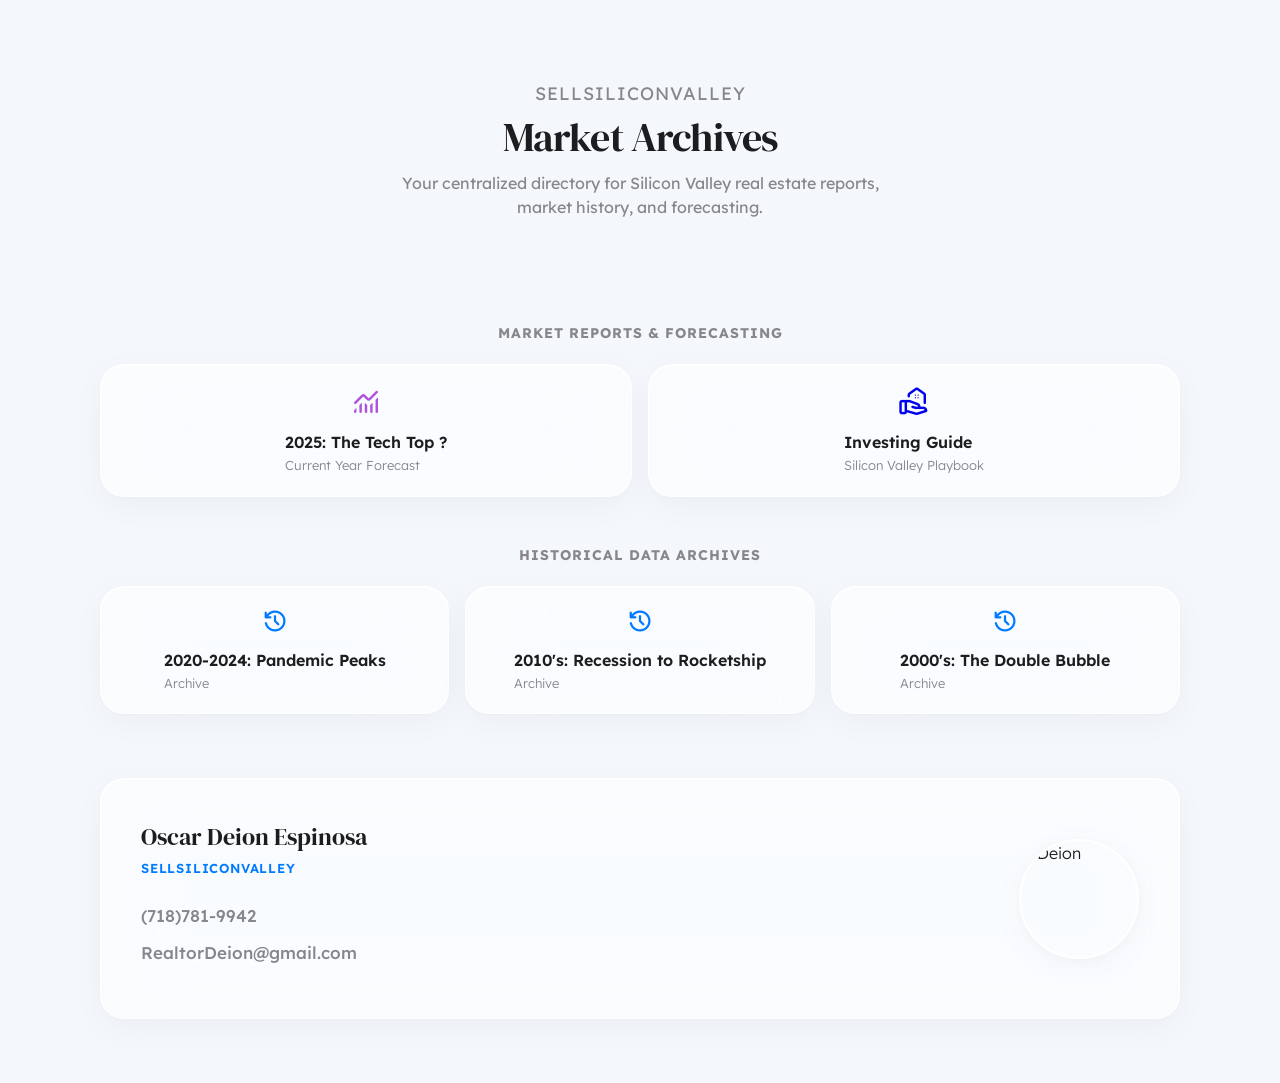
==== commit 05e5f8b7: "Remove floating app dock from index.html Removed the floating app dock navigation from the HTML." ====
--- a/index.html
+++ b/index.html
@@ -108,25 +108,6 @@
 
   </div>
 
-  <!-- THE FLOATING APP DOCK -->
-  <nav class="floating-dock">
-      <!-- 1. Hub Home -->
-      <a href="index.html" class="dock-btn active" aria-label="Archives">
-          <span class="material-symbols-rounded">folder_open</span>
-          <span class="dock-label">Archives</span>
-      </a>
-      <!-- 2. Current 2025 Report -->
-      <a href="2025.html" class="dock-btn" aria-label="2025 Report">
-          <span class="material-symbols-rounded">monitoring</span>
-          <span class="dock-label">2025</span>
-      </a>
-      <!-- 3. Investing Guide -->
-      <a href="investing.html" class="dock-btn" aria-label="Investing Guide">
-          <span class="material-symbols-rounded">real_estate_agent</span>
-          <span class="dock-label">Investing</span>
-      </a>
-  </nav>
-
   <!-- INSTANT.PAGE Hover Prefetching -->
   <script src="//instant.page/5.2.0" type="module" crossorigin="anonymous"></script>
 </body>
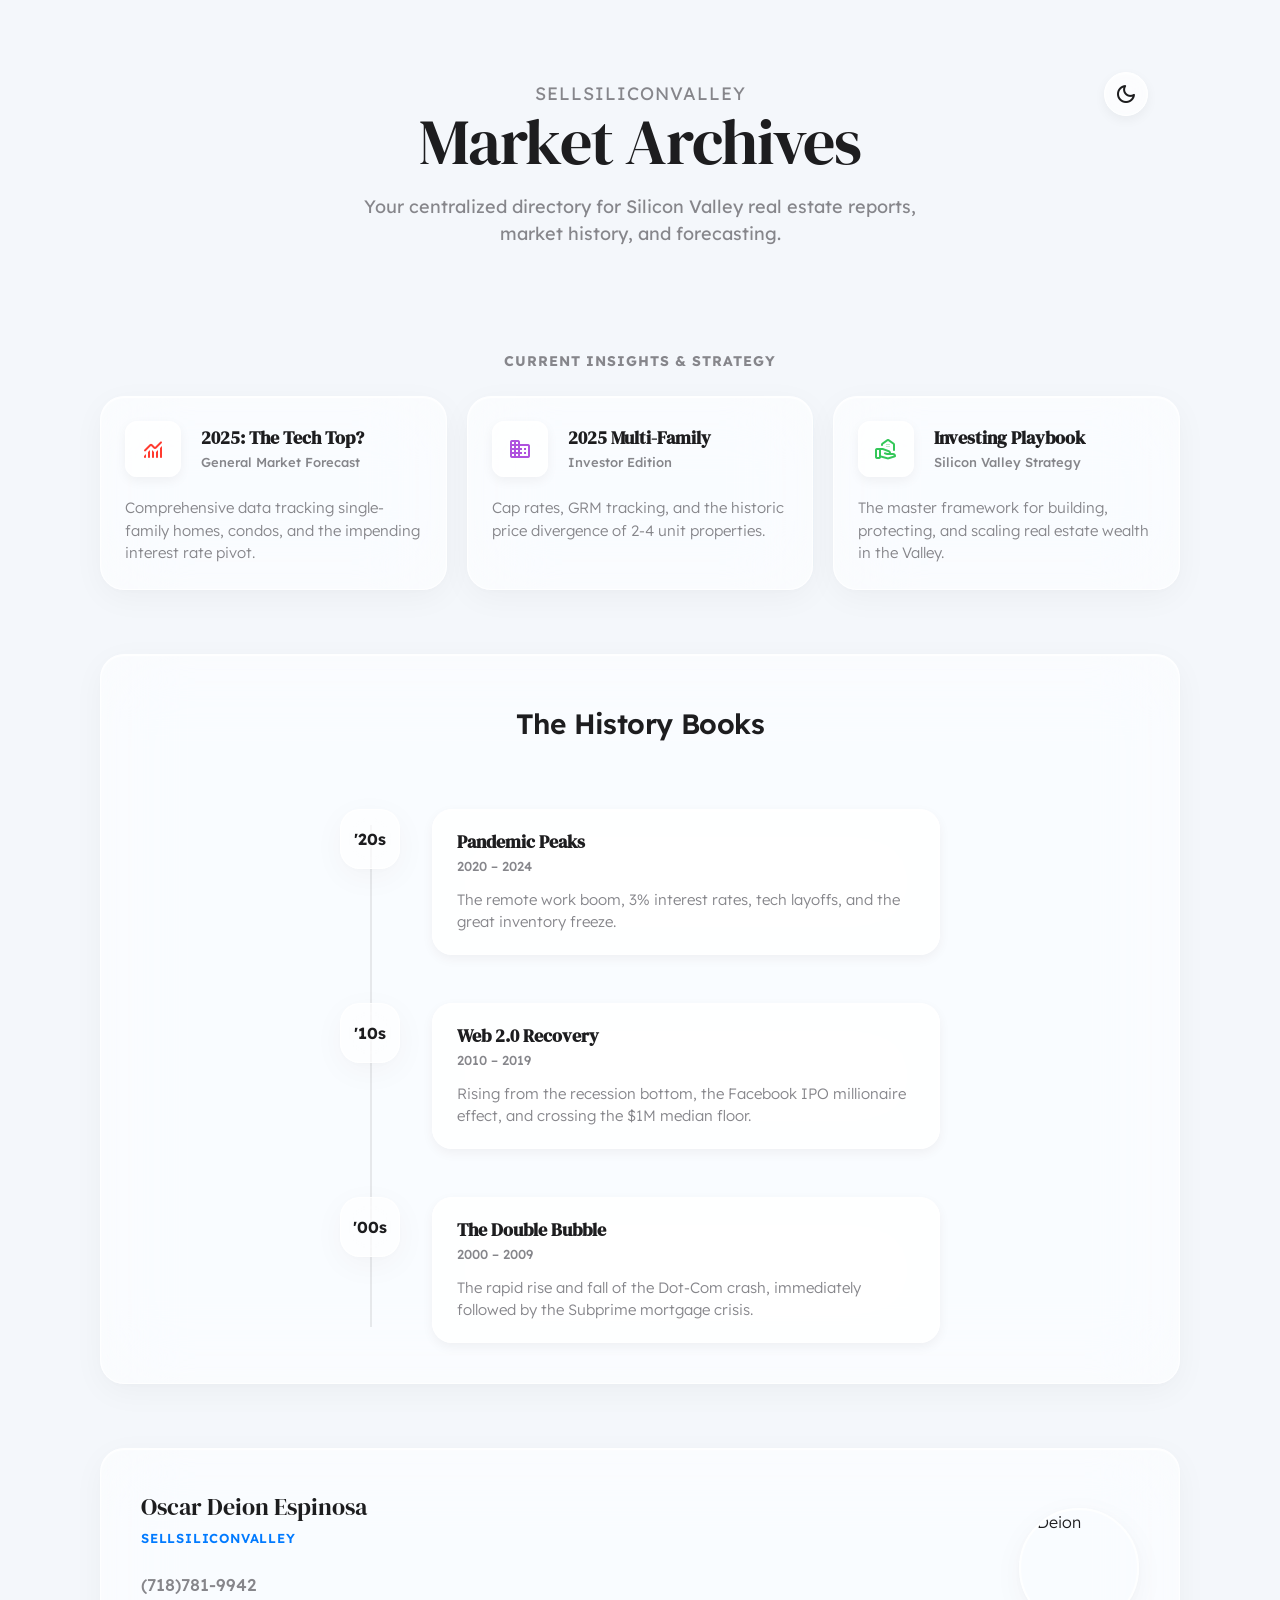
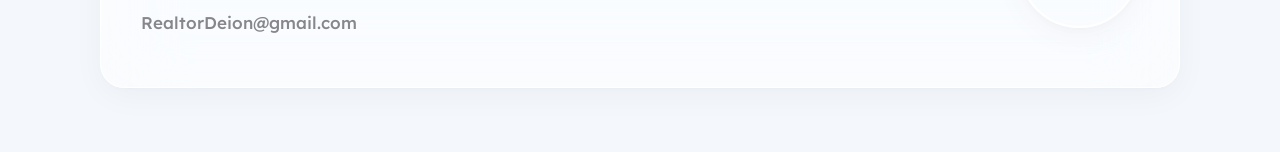
==== commit 86bd9f50: "Refactor index.html for improved structure and styling" ====
--- a/index.html
+++ b/index.html
@@ -12,86 +12,132 @@
   <link rel="preload" href="https://fonts.googleapis.com/css2?family=DM+Serif+Display&family=Lexend:wght@300;400;500;600;700&display=swap" as="style">
   <link rel="stylesheet" href="https://fonts.googleapis.com/css2?family=DM+Serif+Display&family=Lexend:wght@300;400;500;600;700&display=swap">
   <link rel="stylesheet" href="https://fonts.googleapis.com/css2?family=Material+Symbols+Rounded:opsz,wght,FILL,GRAD@24,400,0,0&display=block" />
+  
+  <!-- Core Liquid Glass Engine -->
   <link rel="stylesheet" href="style.css">
+
+  <style>
+      /* Minor page-specific alignment overrides to keep HTML clean */
+      .theme-toggle { position: absolute; top: 2rem; right: 2rem; width: 2.75rem; height: 2.75rem; border-radius: 50%; display: flex; align-items: center; justify-content: center; cursor: pointer; color: var(--text-main); transition: transform 0.3s; z-index: 10; }
+      .theme-toggle:hover { transform: scale(1.1); }
+      @media(max-width: 768px) { .theme-toggle { top: 1.5rem; right: 1.5rem; } }
+      .timeline-link-card { transition: all 0.3s cubic-bezier(0.25, 1, 0.5, 1); text-decoration: none; display: block; }
+      .timeline-link-card:hover { transform: translateX(8px); }
+  </style>
 </head>
+
 <body id="top" class="theme-index">
   <div class="app-wrapper">
     
     <!-- Hero Header -->
     <header class="hero hub-hero">
-        <p class="subtitle" style="margin: 0 0 0.5rem;">SellSiliconValley</p>
-        <h1 id="college-title" style="margin: 0 0 0.75rem; font-size: 2.5rem;">Market Archives</h1>
-        <p style="color: var(--text-sub); max-width: 32rem; margin: 0 auto; font-size: 1rem; line-height: 1.5;">Your centralized directory for Silicon Valley real estate reports, market history, and forecasting.</p>
+        <button class="theme-toggle glass-inner" onclick="document.body.classList.toggle('dark-mode');">
+            <span class="material-symbols-rounded">dark_mode</span>
+        </button>
+        <p class="subtitle">SellSiliconValley</p>
+        <h1>Market Archives</h1>
+        <p>Your centralized directory for Silicon Valley real estate reports, market history, and forecasting.</p>
     </header>
 
-    <!-- SECTION 1: Market Reports & Forecasting -->
-    <h2 style="font-family: 'Lexend', sans-serif; font-size: 0.875rem; font-weight: 700; text-transform: uppercase; letter-spacing: 1px; color: var(--text-sub); margin-bottom: 1.25rem; text-align: center;">
-        Market Reports & Forecasting
-    </h2> 
-    <main style="display: grid; grid-template-columns: repeat(auto-fit, minmax(240px, 1fr)); gap: 1rem; margin-bottom: 3rem;">
+    <!-- SECTION 1: Active Reports (Bento Grid) -->
+    <h2 class="subtitle" style="text-align: center; margin-bottom: 1.5rem;">Current Insights & Strategy</h2> 
+    <div class="grid-cards" style="margin-bottom: 4rem;">
         
-        <!-- 2025 Market Report Card -->
-        <a href="2025.html" class="clickable-card-link" style="text-decoration: none;">
-            <article class="glass article-card" style="display: flex; align-items: center; padding: 1.25rem 1.5rem; gap: 1rem; width: 100%;">
-                <span class="material-symbols-rounded" style="color: var(--c-purple); font-size: 2rem;">monitoring</span>
-                <div style="display: flex; flex-direction: column;">
-                    <div style="font-weight: 600; color: var(--text-main); line-height: 1.2; margin-bottom: 0.25rem;">2025: The Tech Top ?</div>
-                    <div style="font-size: 0.8125rem; color: var(--text-sub);">Current Year Forecast</div>
+        <!-- 2025 Main Market Report -->
+        <a href="2025.html" class="glass article-card">
+            <div class="article-header">
+                <div class="article-avatar glass-inner" style="color: var(--c-houses);">
+                    <span class="material-symbols-rounded">monitoring</span>
                 </div>
-            </article>
+                <div class="article-meta">
+                    <h3 class="article-title">2025: The Tech Top?</h3>
+                    <span class="article-date">General Market Forecast</span>
+                </div>
+            </div>
+            <p style="color: var(--text-sub); font-size: 0.9375rem; margin: 0;">Comprehensive data tracking single-family homes, condos, and the impending interest rate pivot.</p>
         </a>
+
+        <!-- 2025 Multi-Family Report (NEW) -->
+        <a href="resinv.html" class="glass article-card">
+            <div class="article-header">
+                <div class="article-avatar glass-inner" style="color: var(--c-purple);">
+                    <span class="material-symbols-rounded">domain</span>
+                </div>
+                <div class="article-meta">
+                    <h3 class="article-title">2025 Multi-Family</h3>
+                    <span class="article-date">Investor Edition</span>
+                </div>
+            </div>
+            <p style="color: var(--text-sub); font-size: 0.9375rem; margin: 0;">Cap rates, GRM tracking, and the historic price divergence of 2-4 unit properties.</p>
+        </a>
+
+        <!-- Investing Guide -->
+        <a href="investing.html" class="glass article-card">
+            <div class="article-header">
+                <div class="article-avatar glass-inner" style="color: var(--c-townhomes);">
+                    <span class="material-symbols-rounded">real_estate_agent</span>
+                </div>
+                <div class="article-meta">
+                    <h3 class="article-title">Investing Playbook</h3>
+                    <span class="article-date">Silicon Valley Strategy</span>
+                </div>
+            </div>
+            <p style="color: var(--text-sub); font-size: 0.9375rem; margin: 0;">The master framework for building, protecting, and scaling real estate wealth in the Valley.</p>
+        </a>
+
+    </div>
+
+    <!-- SECTION 2: Historical Archives (Timeline Layout) -->
+    <section class="glass chart-section" style="padding-top: 3rem; padding-bottom: 1rem;">
+        <h2 style="margin-bottom: 2.5rem; text-align: center;">The History Books</h2>
         
-        <!-- Investing Guide Card -->
-        <a href="investing.html" class="clickable-card-link" style="text-decoration: none;">
-            <article class="glass article-card" style="display: flex; align-items: center; padding: 1.25rem 1.5rem; gap: 1rem; width: 100%;">
-                <span class="material-symbols-rounded" style="color: var(--c-green); font-size: 2rem;">real_estate_agent</span>
-                <div style="display: flex; flex-direction: column;">
-                    <div style="font-weight: 600; color: var(--text-main); line-height: 1.2; margin-bottom: 0.25rem;">Investing Guide</div>
-                    <div style="font-size: 0.8125rem; color: var(--text-sub);">Silicon Valley Playbook</div>
+        <div class="timeline-container" style="max-width: 600px; margin: 0 auto;">
+            <div class="timeline-line"></div>
+            
+            <!-- 2020s Node -->
+            <div class="timeline-node">
+                <div class="year-bubble">'20s</div>
+                <div class="node-content" style="padding-top: 0;">
+                    <a href="2020-2024.html" class="timeline-link-card">
+                        <div class="glass-inner article-card" style="padding: 1.25rem 1.5rem;">
+                            <h3 class="article-title" style="margin-bottom: 0.25rem;">Pandemic Peaks</h3>
+                            <span class="article-date">2020 &ndash; 2024</span>
+                            <p style="color: var(--text-sub); font-size: 0.9375rem; margin: 0.75rem 0 0;">The remote work boom, 3% interest rates, tech layoffs, and the great inventory freeze.</p>
+                        </div>
+                    </a>
                 </div>
-            </article>
-        </a>
-    </main>
+            </div>
 
-    <!-- SECTION 2: Historical Archives -->
-    <h2 style="font-family: 'Lexend', sans-serif; font-size: 0.875rem; font-weight: 700; text-transform: uppercase; letter-spacing: 1px; color: var(--text-sub); margin-bottom: 1.25rem; text-align: center;">
-        Historical Data Archives
-    </h2>
-    <div style="display: grid; grid-template-columns: repeat(auto-fit, minmax(240px, 1fr)); gap: 1rem; margin-bottom: 3rem;">
-        
-        <!-- 2020-2024 Pandemic Peaks -->
-        <a href="2020-2024.html" class="clickable-card-link" style="text-decoration: none;">
-            <article class="glass article-card" style="display: flex; align-items: center; padding: 1.25rem 1.5rem; gap: 1rem; width: 100%;">
-                <span class="material-symbols-rounded" style="color: var(--secondary-accent); font-size: 1.75rem;">history</span>
-                <div style="display: flex; flex-direction: column;">
-                    <div style="font-weight: 600; color: var(--text-main); line-height: 1.2; margin-bottom: 0.25rem;">2020-2024: Pandemic Peaks</div>
-                    <div style="font-size: 0.8125rem; color: var(--text-sub);">Archive</div>
+            <!-- 2010s Node -->
+            <div class="timeline-node">
+                <div class="year-bubble">'10s</div>
+                <div class="node-content" style="padding-top: 0;">
+                    <a href="2010s.html" class="timeline-link-card">
+                        <div class="glass-inner article-card" style="padding: 1.25rem 1.5rem;">
+                            <h3 class="article-title" style="margin-bottom: 0.25rem;">Web 2.0 Recovery</h3>
+                            <span class="article-date">2010 &ndash; 2019</span>
+                            <p style="color: var(--text-sub); font-size: 0.9375rem; margin: 0.75rem 0 0;">Rising from the recession bottom, the Facebook IPO millionaire effect, and crossing the $1M median floor.</p>
+                        </div>
+                    </a>
                 </div>
-            </article>
-        </a>
-        
-        <!-- 2010's Recession to Rocketship -->
-        <a href="2010s.html" class="clickable-card-link" style="text-decoration: none;">
-            <article class="glass article-card" style="display: flex; align-items: center; padding: 1.25rem 1.5rem; gap: 1rem; width: 100%;">
-                <span class="material-symbols-rounded" style="color: var(--secondary-accent); font-size: 1.75rem;">history</span>
-                <div style="display: flex; flex-direction: column;">
-                    <div style="font-weight: 600; color: var(--text-main); line-height: 1.2; margin-bottom: 0.25rem;">2010's: Recession to Rocketship</div>
-                    <div style="font-size: 0.8125rem; color: var(--text-sub);">Archive</div>
+            </div>
+
+            <!-- 2000s Node -->
+            <div class="timeline-node">
+                <div class="year-bubble">'00s</div>
+                <div class="node-content" style="padding-top: 0;">
+                    <a href="2000s.html" class="timeline-link-card">
+                        <div class="glass-inner article-card" style="padding: 1.25rem 1.5rem;">
+                            <h3 class="article-title" style="margin-bottom: 0.25rem;">The Double Bubble</h3>
+                            <span class="article-date">2000 &ndash; 2009</span>
+                            <p style="color: var(--text-sub); font-size: 0.9375rem; margin: 0.75rem 0 0;">The rapid rise and fall of the Dot-Com crash, immediately followed by the Subprime mortgage crisis.</p>
+                        </div>
+                    </a>
                 </div>
-            </article>
-        </a>
-        
-        <!-- 2000's The Double Bubble -->
-        <a href="2000s.html" class="clickable-card-link" style="text-decoration: none;">
-            <article class="glass article-card" style="display: flex; align-items: center; padding: 1.25rem 1.5rem; gap: 1rem; width: 100%;">
-                <span class="material-symbols-rounded" style="color: var(--secondary-accent); font-size: 1.75rem;">history</span>
-                <div style="display: flex; flex-direction: column;">
-                    <div style="font-weight: 600; color: var(--text-main); line-height: 1.2; margin-bottom: 0.25rem;">2000's: The Double Bubble</div>
-                    <div style="font-size: 0.8125rem; color: var(--text-sub);">Archive</div>
-                </div>
-            </article>
-        </a>
-    </div>
+            </div>
+
+        </div>
+    </section>
 
     <!-- CONTACT SECTION -->
     <div id="contact" class="glass sig-block">
@@ -108,6 +154,20 @@
 
   </div>
 
+  <!-- Auto Dark-Mode Detection Script -->
+  <script>
+      if (window.matchMedia && window.matchMedia('(prefers-color-scheme: dark)').matches) {
+          document.body.classList.add('dark-mode');
+      }
+      window.matchMedia('(prefers-color-scheme: dark)').addEventListener('change', event => {
+          if (event.matches) {
+              document.body.classList.add('dark-mode');
+      } else {
+          document.body.classList.remove('dark-mode');
+      }
+      });
+  </script>
+
   <!-- INSTANT.PAGE Hover Prefetching -->
   <script src="//instant.page/5.2.0" type="module" crossorigin="anonymous"></script>
 </body>
--- a/style.css
+++ b/style.css
@@ -211,6 +211,7 @@
 .icon-blue   { color: var(--c-condos); }
 .icon-green  { color: var(--c-townhomes); }
 .icon-yellow { color: var(--c-volume); }
+.icon-purple { color: var(--c-purple); }
 
 .dot { width: 10px; height: 10px; border-radius: 50%; }
 .dot.blue { background: var(--a-blue); }
@@ -230,9 +231,13 @@
   background: color-mix(in srgb, var(--c-townhomes) 15%, var(--glass-inner)) !important; 
   border-color: color-mix(in srgb, var(--c-townhomes) 40%, transparent) !important; 
 }
-.filter-pill.all-pill, .legend-pill.volume-pill   { 
+.filter-pill.all-pill, .legend-pill.all-pill   { 
   background: color-mix(in srgb, var(--c-volume) 15%, var(--glass-inner)) !important; 
   border-color: color-mix(in srgb, var(--c-volume) 40%, transparent) !important; 
+}
+.filter-pill.fourplex-pill, .legend-pill.fourplex-pill, .filter-pill.volume-pill, .legend-pill.volume-pill { 
+  background: color-mix(in srgb, var(--c-purple) 15%, var(--glass-inner)) !important; 
+  border-color: color-mix(in srgb, var(--c-purple) 40%, transparent) !important; 
 }
 
 /* Active Filter States */
@@ -241,6 +246,7 @@
 .filter-pill.condo-pill.active { border-color: var(--c-condos) !important; }
 .filter-pill.town-pill.active  { border-color: var(--c-townhomes) !important; }
 .filter-pill.all-pill.active   { border-color: var(--c-volume) !important; }
+.filter-pill.fourplex-pill.active, .filter-pill.volume-pill.active { border-color: var(--c-purple) !important; }
 .filter-pill.passive { opacity: 0.4; filter: grayscale(80%); transform: scale(0.95); box-shadow: none; }
 
 /* ============================================================== */
@@ -396,3 +402,176 @@
   .article-header { align-items: flex-start; }
   .tag-row { margin-left: 0; margin-top: 1rem; }
 }
+/* ============================================================== */
+/* --- FLOATING APP DOCK (Liquid Glass Tab Bar) --- */
+/* ============================================================== */
+
+.floating-dock {
+  position: fixed;
+  bottom: 2rem;
+  left: 50%;
+  transform: translateX(-50%);
+  z-index: 9999;
+  
+  display: flex;
+  align-items: center;
+  gap: 0.25rem;
+  padding: 0.5rem 0.75rem;
+  border-radius: 999px; /* Absolute pill shape */
+  
+  /* Liquid Glass Engine */
+  background: var(--glass-nav);
+  backdrop-filter: var(--blur-amt);
+  -webkit-backdrop-filter: var(--blur-amt);
+  border: 1px solid var(--glass-nav-border);
+  box-shadow: 0 8px 32px rgba(0, 0, 0, 0.08), inset 0 1px 1px rgba(255, 255, 255, 0.5);
+  
+  /* Entrance Animation */
+  animation: dockSlideUp 0.6s cubic-bezier(0.16, 1, 0.3, 1) forwards;
+}
+
+body.dark-mode .floating-dock {
+  box-shadow: 0 16px 40px rgba(0, 0, 0, 0.6), inset 0 1px 1px rgba(255, 255, 255, 0.1);
+}
+
+@keyframes dockSlideUp {
+  from { opacity: 0; transform: translate(-50%, 2rem); }
+  to { opacity: 1; transform: translate(-50%, 0); }
+}
+
+.dock-btn {
+  display: flex;
+  flex-direction: column;
+  align-items: center;
+  justify-content: center;
+  gap: 0.125rem;
+  
+  min-width: 4.5rem; /* Large enough for fat-finger touch targets */
+  padding: 0.375rem 0.5rem;
+  border-radius: 1rem;
+  
+  color: var(--text-sub);
+  text-decoration: none;
+  transition: all 0.3s cubic-bezier(0.25, 1, 0.5, 1);
+  -webkit-tap-highlight-color: transparent; /* Removes blue flash on mobile taps */
+}
+
+/* Base Icon - Hollow */
+.dock-btn .material-symbols-rounded {
+  font-size: 1.5rem !important;
+  font-variation-settings: 'FILL' 0, 'wght' 400; 
+  transition: all 0.3s cubic-bezier(0.25, 1, 0.5, 1);
+}
+
+/* Micro Typography for the Labels */
+.dock-btn .dock-label {
+  font-size: 0.65rem;
+  font-weight: 500;
+  letter-spacing: 0.02em;
+}
+
+/* Active State (The iOS Blue) */
+.dock-btn.active {
+  color: var(--a-blue);
+}
+
+/* Active Icon - Filled and lightly scaled */
+.dock-btn.active .material-symbols-rounded {
+  font-variation-settings: 'FILL' 1, 'wght' 500;
+  transform: scale(1.1);
+}
+
+/* Tactile Desktop Hover */
+@media (hover: hover) and (pointer: fine) {
+  .dock-btn:not(.active):hover {
+    color: var(--text-main);
+    background: color-mix(in srgb, var(--text-main) 6%, transparent);
+    transform: translateY(-1px);
+  }
+}
+
+/* Mobile Adjustment: Slightly smaller bottom gap and wider reach */
+@media (max-width: 48rem) {
+  .floating-dock {
+    bottom: 1.5rem;
+    padding: 0.375rem 0.5rem;
+    width: 90%;
+    max-width: 22rem; /* Keeps it tight and pill-like on phones */
+    justify-content: space-between;
+  }
+  .dock-btn {
+    min-width: 0;
+    flex: 1;
+  }
+}
+/* ============================================================== */
+/* --- DOCK ACTION SHEET (Timeline Drawer) --- */
+/* ============================================================== */
+
+.dock-drawer-container {
+  position: relative;
+  display: flex;
+}
+
+.era-drawer {
+  position: absolute;
+  bottom: calc(100% + 1rem); /* Pops up exactly above the dock */
+  left: 50%;
+  
+  /* Hidden state: scaled down slightly and invisible */
+  transform: translateX(-50%) translateY(10px) scale(0.95);
+  opacity: 0;
+  pointer-events: none;
+  
+  display: flex;
+  flex-direction: column;
+  min-width: 12rem;
+  padding: 0.5rem;
+  
+  transition: all 0.3s cubic-bezier(0.25, 1, 0.5, 1);
+  transform-origin: bottom center;
+}
+
+/* Open state: snaps to full size */
+.era-drawer.open {
+  opacity: 1;
+  pointer-events: auto;
+  transform: translateX(-50%) translateY(0) scale(1);
+}
+
+.drawer-item {
+  padding: 0.875rem 1rem;
+  color: var(--text-main);
+  text-decoration: none;
+  font-weight: 500;
+  font-size: 0.9375rem;
+  border-radius: 0.75rem;
+  transition: background 0.2s;
+  text-align: center;
+}
+/* Strip ugly native browser styles from the toggle button */
+button.dock-btn {
+  border: none;
+  background: transparent;
+  font-family: inherit;
+  cursor: pointer;
+  outline: none;
+  -webkit-appearance: none;
+  -webkit-tap-highlight-color: transparent;
+}
+
+/* Beautiful iOS Hover State */
+@media (hover: hover) and (pointer: fine) {
+  .drawer-item:hover {
+    background: color-mix(in srgb, var(--a-blue) 10%, transparent);
+    color: var(--a-blue);
+  }
+}
+
+/* The New Apple HIG Active State (Solid Blue Pill) */
+.drawer-item.active-era {
+  background: var(--a-blue);
+  color: #FFFFFF;
+  box-shadow: 0 4px 12px color-mix(in srgb, var(--a-blue) 40%, transparent);
+  font-weight: 600;
+}
--- a/style.css
+++ b/style.css
@@ -211,6 +211,7 @@
 .icon-blue   { color: var(--c-condos); }
 .icon-green  { color: var(--c-townhomes); }
 .icon-yellow { color: var(--c-volume); }
+.icon-purple { color: var(--c-purple); }
 
 .dot { width: 10px; height: 10px; border-radius: 50%; }
 .dot.blue { background: var(--a-blue); }
@@ -230,9 +231,13 @@
   background: color-mix(in srgb, var(--c-townhomes) 15%, var(--glass-inner)) !important; 
   border-color: color-mix(in srgb, var(--c-townhomes) 40%, transparent) !important; 
 }
-.filter-pill.all-pill, .legend-pill.volume-pill   { 
+.filter-pill.all-pill, .legend-pill.all-pill   { 
   background: color-mix(in srgb, var(--c-volume) 15%, var(--glass-inner)) !important; 
   border-color: color-mix(in srgb, var(--c-volume) 40%, transparent) !important; 
+}
+.filter-pill.fourplex-pill, .legend-pill.fourplex-pill, .filter-pill.volume-pill, .legend-pill.volume-pill { 
+  background: color-mix(in srgb, var(--c-purple) 15%, var(--glass-inner)) !important; 
+  border-color: color-mix(in srgb, var(--c-purple) 40%, transparent) !important; 
 }
 
 /* Active Filter States */
@@ -241,6 +246,7 @@
 .filter-pill.condo-pill.active { border-color: var(--c-condos) !important; }
 .filter-pill.town-pill.active  { border-color: var(--c-townhomes) !important; }
 .filter-pill.all-pill.active   { border-color: var(--c-volume) !important; }
+.filter-pill.fourplex-pill.active, .filter-pill.volume-pill.active { border-color: var(--c-purple) !important; }
 .filter-pill.passive { opacity: 0.4; filter: grayscale(80%); transform: scale(0.95); box-shadow: none; }
 
 /* ============================================================== */
@@ -396,3 +402,176 @@
   .article-header { align-items: flex-start; }
   .tag-row { margin-left: 0; margin-top: 1rem; }
 }
+/* ============================================================== */
+/* --- FLOATING APP DOCK (Liquid Glass Tab Bar) --- */
+/* ============================================================== */
+
+.floating-dock {
+  position: fixed;
+  bottom: 2rem;
+  left: 50%;
+  transform: translateX(-50%);
+  z-index: 9999;
+  
+  display: flex;
+  align-items: center;
+  gap: 0.25rem;
+  padding: 0.5rem 0.75rem;
+  border-radius: 999px; /* Absolute pill shape */
+  
+  /* Liquid Glass Engine */
+  background: var(--glass-nav);
+  backdrop-filter: var(--blur-amt);
+  -webkit-backdrop-filter: var(--blur-amt);
+  border: 1px solid var(--glass-nav-border);
+  box-shadow: 0 8px 32px rgba(0, 0, 0, 0.08), inset 0 1px 1px rgba(255, 255, 255, 0.5);
+  
+  /* Entrance Animation */
+  animation: dockSlideUp 0.6s cubic-bezier(0.16, 1, 0.3, 1) forwards;
+}
+
+body.dark-mode .floating-dock {
+  box-shadow: 0 16px 40px rgba(0, 0, 0, 0.6), inset 0 1px 1px rgba(255, 255, 255, 0.1);
+}
+
+@keyframes dockSlideUp {
+  from { opacity: 0; transform: translate(-50%, 2rem); }
+  to { opacity: 1; transform: translate(-50%, 0); }
+}
+
+.dock-btn {
+  display: flex;
+  flex-direction: column;
+  align-items: center;
+  justify-content: center;
+  gap: 0.125rem;
+  
+  min-width: 4.5rem; /* Large enough for fat-finger touch targets */
+  padding: 0.375rem 0.5rem;
+  border-radius: 1rem;
+  
+  color: var(--text-sub);
+  text-decoration: none;
+  transition: all 0.3s cubic-bezier(0.25, 1, 0.5, 1);
+  -webkit-tap-highlight-color: transparent; /* Removes blue flash on mobile taps */
+}
+
+/* Base Icon - Hollow */
+.dock-btn .material-symbols-rounded {
+  font-size: 1.5rem !important;
+  font-variation-settings: 'FILL' 0, 'wght' 400; 
+  transition: all 0.3s cubic-bezier(0.25, 1, 0.5, 1);
+}
+
+/* Micro Typography for the Labels */
+.dock-btn .dock-label {
+  font-size: 0.65rem;
+  font-weight: 500;
+  letter-spacing: 0.02em;
+}
+
+/* Active State (The iOS Blue) */
+.dock-btn.active {
+  color: var(--a-blue);
+}
+
+/* Active Icon - Filled and lightly scaled */
+.dock-btn.active .material-symbols-rounded {
+  font-variation-settings: 'FILL' 1, 'wght' 500;
+  transform: scale(1.1);
+}
+
+/* Tactile Desktop Hover */
+@media (hover: hover) and (pointer: fine) {
+  .dock-btn:not(.active):hover {
+    color: var(--text-main);
+    background: color-mix(in srgb, var(--text-main) 6%, transparent);
+    transform: translateY(-1px);
+  }
+}
+
+/* Mobile Adjustment: Slightly smaller bottom gap and wider reach */
+@media (max-width: 48rem) {
+  .floating-dock {
+    bottom: 1.5rem;
+    padding: 0.375rem 0.5rem;
+    width: 90%;
+    max-width: 22rem; /* Keeps it tight and pill-like on phones */
+    justify-content: space-between;
+  }
+  .dock-btn {
+    min-width: 0;
+    flex: 1;
+  }
+}
+/* ============================================================== */
+/* --- DOCK ACTION SHEET (Timeline Drawer) --- */
+/* ============================================================== */
+
+.dock-drawer-container {
+  position: relative;
+  display: flex;
+}
+
+.era-drawer {
+  position: absolute;
+  bottom: calc(100% + 1rem); /* Pops up exactly above the dock */
+  left: 50%;
+  
+  /* Hidden state: scaled down slightly and invisible */
+  transform: translateX(-50%) translateY(10px) scale(0.95);
+  opacity: 0;
+  pointer-events: none;
+  
+  display: flex;
+  flex-direction: column;
+  min-width: 12rem;
+  padding: 0.5rem;
+  
+  transition: all 0.3s cubic-bezier(0.25, 1, 0.5, 1);
+  transform-origin: bottom center;
+}
+
+/* Open state: snaps to full size */
+.era-drawer.open {
+  opacity: 1;
+  pointer-events: auto;
+  transform: translateX(-50%) translateY(0) scale(1);
+}
+
+.drawer-item {
+  padding: 0.875rem 1rem;
+  color: var(--text-main);
+  text-decoration: none;
+  font-weight: 500;
+  font-size: 0.9375rem;
+  border-radius: 0.75rem;
+  transition: background 0.2s;
+  text-align: center;
+}
+/* Strip ugly native browser styles from the toggle button */
+button.dock-btn {
+  border: none;
+  background: transparent;
+  font-family: inherit;
+  cursor: pointer;
+  outline: none;
+  -webkit-appearance: none;
+  -webkit-tap-highlight-color: transparent;
+}
+
+/* Beautiful iOS Hover State */
+@media (hover: hover) and (pointer: fine) {
+  .drawer-item:hover {
+    background: color-mix(in srgb, var(--a-blue) 10%, transparent);
+    color: var(--a-blue);
+  }
+}
+
+/* The New Apple HIG Active State (Solid Blue Pill) */
+.drawer-item.active-era {
+  background: var(--a-blue);
+  color: #FFFFFF;
+  box-shadow: 0 4px 12px color-mix(in srgb, var(--a-blue) 40%, transparent);
+  font-weight: 600;
+}
